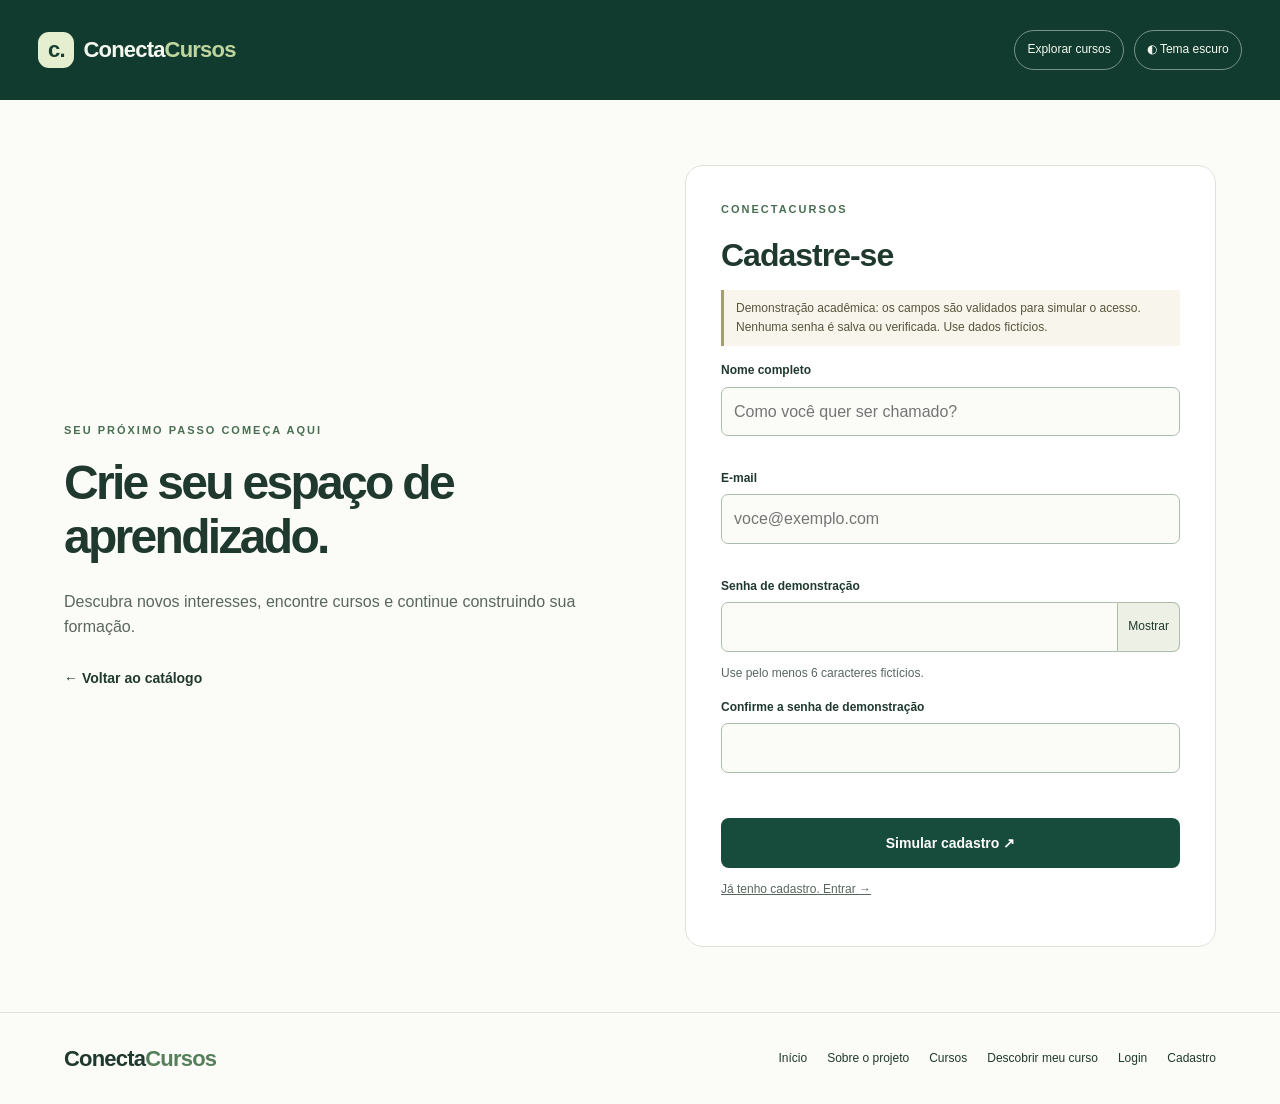
==== cadastro.html @ c64c8de4 "inicializando projeto" ====
<!DOCTYPE html>
<html lang="pt-BR">
<head><meta charset="UTF-8"><meta name="viewport" content="width=device-width, initial-scale=1.0"><title>Cadastro — ConectaCursos</title><link rel="stylesheet" href="style.css"><script src="conta.js" defer></script></head>
<body>
<a class="pular" href="#conteudo">Pular para o conteúdo</a>
<div class="faixa-cabecalho"><header class="cabecalho cabecalho-conta"><a class="logo" href="index.html"><span class="marca" aria-hidden="true">c.</span>Conecta<span>Cursos</span></a><div class="controles-cabecalho"><a class="atalho" href="index.html#cursos">Explorar cursos</a><button class="tema-botao" type="button" aria-label="Ativar modo escuro" aria-pressed="false">◐ Tema escuro</button></div></header></div>
<main class="largura pagina-conta" id="conteudo"><section class="apresentacao-conta"><p class="sobretitulo">SEU PRÓXIMO PASSO COMEÇA AQUI</p><h1>Crie seu espaço de aprendizado.</h1><p>Descubra novos interesses, encontre cursos e continue construindo sua formação.</p><a class="link" href="index.html">← Voltar ao catálogo</a></section>
<section class="painel-conta" aria-labelledby="titulo-formulario"><p class="sobretitulo">CONECTACURSOS</p><h2 id="titulo-formulario">Cadastre-se</h2><p class="aviso" id="aviso-demo">Demonstração acadêmica: os campos são validados para simular o acesso. Nenhuma senha é salva ou verificada. Use dados fictícios.</p>
<form id="form-conta" data-tipo="cadastro" aria-describedby="aviso-demo"><label for="nome">Nome completo</label><input id="nome" name="nome" autocomplete="name" minlength="2" maxlength="100" required placeholder="Como você quer ser chamado?"><label for="email">E-mail</label><input id="email" name="email" type="email" autocomplete="email" maxlength="150" required placeholder="voce@exemplo.com"><label for="senha">Senha de demonstração</label><div class="campo-senha"><input id="senha" name="senha" type="password" autocomplete="new-password" minlength="6" required aria-describedby="ajuda-senha"><button type="button" id="mostrar-senha" aria-pressed="false" aria-label="Mostrar senha de demonstração">Mostrar</button></div><p class="ajuda" id="ajuda-senha">Use pelo menos 6 caracteres fictícios.</p><label for="confirmar">Confirme a senha de demonstração</label><input id="confirmar" name="confirmar" type="password" autocomplete="new-password" minlength="6" required><p id="erro-confirmacao" class="erro" aria-live="polite"></p><button class="botao" type="submit">Simular cadastro ↗</button><p id="status-conta" role="status"></p></form><p class="trocar-conta"><a href="login.html">Já tenho cadastro. Entrar →</a></p></section></main>
<footer><div class="largura rodape"><a class="logo" href="index.html">Conecta<span>Cursos</span></a><nav aria-label="Navegação do rodapé"><a href="index.html#inicio">Início</a><a href="index.html#sobre">Sobre o projeto</a><a href="index.html#cursos">Cursos</a><a href="index.html#descobrir">Descobrir meu curso</a><a href="login.html">Login</a><a href="cadastro.html">Cadastro</a></nav></div></footer>
</body></html>
---- style.css ----
:root{--verde:#174c3c;--verde-claro:#e7efdd;--texto:#20392e;--cinza:#59665e;--fundo:#fbfcf8;--borda:#dce3da;--lilas:#ebe5f4}*{box-sizing:border-box}html{scroll-behavior:smooth;scroll-padding-top:25px}body{margin:0;background:var(--fundo);color:var(--texto);font-family:Arial,Helvetica,sans-serif;line-height:1.6}a{color:inherit;text-decoration:none}button,input,select{font:inherit}button,a,input,select{-webkit-tap-highlight-color:transparent}button{cursor:pointer}button:focus-visible,a:focus-visible,input:focus-visible,select:focus-visible{outline:3px solid #8055b0;outline-offset:4px}.largura{width:min(1160px,90%);margin-inline:auto}.cabecalho{min-height:100px;display:flex;align-items:center;justify-content:space-between;gap:24px;width:min(1300px,94%);margin:auto;border-bottom:1px solid var(--borda)}.logo{font-size:22px;font-weight:800;letter-spacing:-.8px;white-space:nowrap}.logo>span:not(.marca){color:#567f5b}.marca{display:inline-flex;align-items:center;justify-content:center;width:36px;height:36px;background:var(--verde);color:white;border-radius:11px;margin-right:9px}.cabecalho nav{display:flex;gap:25px;font-size:14px}.cabecalho nav a:hover,.link:hover{text-decoration:underline}.atalho{border:1px solid var(--borda);border-radius:24px;padding:9px 15px;font-size:13px}.atalho span{margin-left:8px}.menu-botao{display:none}.hero{display:grid;grid-template-columns:1.15fr 1fr;align-items:center;gap:60px;padding-block:80px 85px}.sobretitulo{font-size:11px;letter-spacing:2px;font-weight:800;color:#486e52;margin:0 0 17px}h1{font-size:clamp(36px,4.4vw,58px);letter-spacing:-2.7px;line-height:1.12;margin:0 0 25px}h1 em{font-style:normal;color:#587d44}h2{font-size:32px;line-height:1.2;letter-spacing:-1px;margin:0 0 16px}.introducao{max-width:470px;font-size:16px;color:var(--cinza)}.acoes{display:flex;align-items:center;gap:24px;margin-top:30px;flex-wrap:wrap}.botao{display:inline-flex;align-items:center;justify-content:center;gap:25px;border:0;border-radius:8px;background:var(--verde);color:white;padding:14px 22px;font-weight:700;font-size:14px}.botao:hover{background:#28634e}.link{font-size:14px;font-weight:700}.nota{font-size:12px;color:var(--cinza);margin-top:22px}.visual{position:relative;min-height:370px;display:grid;place-items:center}.orbita{position:absolute;width:340px;height:340px;max-width:100%;background:#e9eddc;border-radius:50%}.cartao-trilha{position:relative;width:280px;border:1px solid #d0d8c4;background:#f6f9ed;border-radius:20px;padding:30px;transform:rotate(-5deg);box-shadow:10px 18px 0 #d6dfc5}.mini-tag{font-size:9px;letter-spacing:1.3px;font-weight:700}.icone-grande{background:var(--verde);color:#e8ef9e;border-radius:50%;width:58px;height:58px;font-size:36px;line-height:58px;text-align:center;margin:24px 0}.cartao-trilha h2{font-size:30px}.cartao-trilha p{font-size:12px}.barras{display:flex;align-items:end;gap:8px;height:55px;margin-top:22px}.barras span{flex:1;background:#b9cc98;border-radius:5px 5px 0 0;height:30%}.barras span:nth-child(2){height:45%}.barras span:nth-child(3){height:65%}.barras span:nth-child(4){height:80%}.barras span:nth-child(5){height:100%;background:var(--verde)}.etiqueta{position:absolute;font-size:11px;font-weight:700;background:white;border:1px solid var(--borda);box-shadow:0 5px 20px #20392e0a;padding:12px 17px;border-radius:10px;z-index:1}.flutuante{top:15px;right:0;background:var(--lilas)}.inferior{bottom:0;left:0}.check{background:var(--verde);color:white;padding:4px 7px;border-radius:50%;margin-right:8px}.catalogo{background:white;border-block:1px solid var(--borda);padding:60px 0}.titulo-linha{display:flex;justify-content:space-between;align-items:center;gap:20px}.titulo-linha>p{font-size:13px;color:var(--cinza)}.aviso{font-size:12px;border-left:3px solid #a49d70;padding:9px 12px;background:#f7f5ec;color:#59543c}.filtros{display:grid;grid-template-columns:1fr 220px auto;gap:20px;align-items:end;margin-top:30px}label{display:block;font-size:12px;font-weight:700;margin-bottom:6px}input[type=search],select{width:100%;background:var(--fundo);border:1px solid #c4cec2;border-radius:7px;padding:12px;color:var(--texto);min-height:46px}.favoritos-filtro{display:flex;align-items:center;gap:8px;min-height:46px;margin:0}.favoritos-filtro input{accent-color:var(--verde);width:17px;height:17px}.categorias{display:flex;flex-wrap:wrap;gap:10px;margin:23px 0}.categoria{background:white;border:1px solid var(--borda);border-radius:24px;padding:9px 18px;font-size:13px;color:var(--texto)}.categoria.ativo{background:var(--verde);color:white;border-color:var(--verde)}.contador{font-size:12px;color:var(--cinza);min-height:20px}.grade{display:grid;grid-template-columns:repeat(3,minmax(0,1fr));gap:22px}.curso{border:1px solid var(--borda);border-radius:13px;overflow:hidden;background:white;display:flex;flex-direction:column}.capa{height:130px;display:flex;align-items:center;justify-content:center;position:relative;overflow:hidden}.capa::before,.capa::after{content:"";position:absolute;border:1px solid #ffffff99;border-radius:50%;width:180px;height:180px;right:-20px;top:-90px}.capa::after{right:auto;top:30px;left:-55px}.tecnologia{background:#e5e9f3;color:#44557f}.saude{background:#e5eddf;color:#456c42}.administracao{background:#f4e7db;color:#8b6441}.educacao{background:var(--lilas);color:#766094}.simbolo{font-size:40px;font-weight:700;letter-spacing:-3px}.salvar{position:absolute;right:13px;top:13px;border:0;border-radius:50%;width:34px;height:34px;background:white;color:var(--verde);font-size:22px;z-index:1}.salvar[aria-pressed=true]{background:var(--verde);color:white}.corpo-curso{padding:21px;display:flex;flex-direction:column;flex:1}.tipo{font-size:10px;font-weight:700;letter-spacing:1px;text-transform:uppercase;color:#59665e}.curso h3{font-size:19px;line-height:1.3;margin:10px 0}.curso p{font-size:13px;color:var(--cinza);margin:0 0 15px}.metadados{display:flex;gap:12px;font-size:11px;color:var(--cinza);margin-top:auto}.detalhar{background:none;border:0;border-top:1px solid var(--borda);padding:14px 0 0;margin-top:18px;text-align:left;color:var(--verde);font-size:13px;font-weight:700}.vazio{grid-column:1/-1;background:var(--fundo);padding:30px;border-radius:10px}.descoberta{display:grid;grid-template-columns:1fr 1fr;gap:80px;align-items:center;padding:75px 55px;margin-block:60px;background:#edf1e5;border-radius:22px}.descoberta h2{font-size:39px}.descoberta-texto>p:not(.sobretitulo){font-size:14px;color:var(--cinza);max-width:350px}.selo{display:inline-block;font-size:11px;font-weight:700;margin-top:15px}#questionario{background:white;border:1px solid var(--borda);padding:26px;border-radius:14px}#questionario select{margin-bottom:16px}#questionario .botao{width:100%;padding-inline:10px}#recomendacao{font-size:13px}#recomendacao:not(:empty){margin-top:20px;border-top:1px solid var(--borda);padding-top:15px}#recomendacao ul{padding-left:20px}#recomendacao button{background:none;border:0;text-decoration:underline;color:var(--verde);text-align:left;font:inherit;padding:4px 0}.sobre{display:grid;grid-template-columns:1fr 1fr;gap:80px;padding-block:15px 70px}.sobre p:not(.sobretitulo){font-size:14px;color:var(--cinza)}footer{border-top:1px solid var(--borda)}.rodape{display:flex;justify-content:space-between;align-items:center;gap:20px;padding-block:28px}.rodape p,.rodape>a:last-child{font-size:12px;color:var(--cinza)}dialog{width:min(550px,90%);border:1px solid var(--borda);border-radius:16px;padding:30px;color:var(--texto)}dialog::backdrop{background:#122d2377}.dialogo-topo{display:flex;justify-content:space-between;gap:20px;align-items:start}.fechar{background:#edf1e5;border:0;border-radius:50%;width:35px;height:35px;font-size:24px;color:var(--verde)}.pular{position:absolute;left:20px;top:-100px;background:white;padding:10px;z-index:10}.pular:focus{top:10px}@media(max-width:1000px){.cabecalho{flex-wrap:wrap;padding:20px 0}.cabecalho nav{order:3;width:100%;justify-content:center}.hero{gap:20px}.filtros{grid-template-columns:1fr 180px}.favoritos-filtro{grid-column:1/-1;min-height:25px}.descoberta{gap:35px;padding:40px}.grade{gap:15px}.sobre{gap:35px}}@media(max-width:650px){h1{letter-spacing:-1.8px}.cabecalho{gap:12px}.logo{font-size:19px}.menu-botao{display:block;background:white;border:1px solid var(--borda);border-radius:7px;padding:7px 10px;font-size:12px}.cabecalho nav{display:none;flex-direction:column;gap:14px;padding:10px}.cabecalho nav.aberto{display:flex}.atalho{width:100%;text-align:center;order:4}.hero{grid-template-columns:1fr;padding-block:42px}.visual{min-height:370px;margin-top:15px}.flutuante{right:0}.titulo-linha{display:block}.titulo-linha>p{display:none}h2{font-size:27px}.catalogo{padding:38px 0}.filtros{grid-template-columns:1fr}.favoritos-filtro{grid-column:auto}.grade{grid-template-columns:1fr}.capa{height:145px}.categorias{gap:8px}.categoria{padding:8px 12px;font-size:12px}.descoberta{grid-template-columns:1fr;padding:28px 22px;margin-block:35px;gap:25px}.descoberta h2{font-size:33px}#questionario{padding:18px}.sobre{grid-template-columns:1fr;gap:5px;padding-bottom:35px}.rodape{flex-direction:column;align-items:start;gap:8px}.rodape p{margin:0}.acoes{gap:18px}}@media(prefers-reduced-motion:reduce){html{scroll-behavior:auto}}

/* Atualização do projeto original: cabeçalho, catálogo completo, detalhes e contas. */
:root { --painel:#ffffff; --suave:#edf1e5; --campo:#fbfcf8; --imagem:#e9eee3; --imagem-texto:#425b4c; color-scheme:light; }
[hidden] { display:none !important; }
.faixa-cabecalho { background:#123b30; color:#f5f8ef; }
.cabecalho { border:0; min-height:100px; gap:20px; }
.cabecalho .logo>span:not(.marca) { color:#bed69e; }
.cabecalho .marca { background:#e5efcf; color:#173f32; }
.cabecalho nav { gap:19px; font-size:13px; }
.controles-cabecalho { display:flex; align-items:center; gap:10px; }
.cabecalho .atalho,.tema-botao,.sair-botao { border:1px solid #789487; color:#f5f8ef; border-radius:22px; background:transparent; padding:9px 12px; font-size:12px; white-space:nowrap; }
.conta-link { font-size:13px; font-weight:700; padding:9px 5px; max-width:155px; overflow-wrap:anywhere; }
.tema-botao:hover,.sair-botao:hover,.cabecalho .atalho:hover { background:#285444; }
.iniciativa { border-top:1px solid var(--borda); padding:38px 0 48px; align-items:start; }
.iniciativa h2 { font-size:29px; }
.nota-catalogo { font-size:13px; color:var(--cinza); max-width:800px; }
.filtros { grid-template-columns:minmax(220px,1fr) 190px 200px; }
.favoritos-filtro { grid-column:1/-1; min-height:25px; }
.capa { height:180px; background:var(--imagem); }
.capa::before,.capa::after { display:none; }
.imagem-curso { width:100%; height:100%; min-height:160px; background:var(--imagem); color:var(--imagem-texto); display:flex; flex-direction:column; justify-content:center; align-items:center; gap:6px; font-size:13px; }
.imagem-simbolo { font-size:35px; line-height:1; }
.imagem-curso img { display:block; width:100%; height:100%; object-fit:cover; }
.salvar { border:1px solid var(--borda); }
.corpo-curso { background:var(--painel); }
.curso h3 { overflow-wrap:anywhere; }
.resumo-curso { min-height:62px; }
.metadados { display:block; overflow-wrap:anywhere; }
.rodape nav { display:flex; flex-wrap:wrap; gap:10px 20px; font-size:12px; max-width:520px; }
.rodape nav a:hover { text-decoration:underline; }
.rodape>div>p { margin:6px 0 0; }
/* Janela ampliada: imagem, descrição completa e especificações. */
dialog { width:min(960px,94vw); max-height:90vh; padding:0; background:var(--painel); color:var(--texto); overflow:auto; overscroll-behavior:contain; }
body:has(dialog[open]) { overflow:hidden; }
.dialogo-topo { padding:18px 24px; position:sticky; top:0; background:var(--painel); z-index:2; border-bottom:1px solid var(--borda); align-items:center; }
.dialogo-topo .sobretitulo { margin:0; }
.fechar { flex-shrink:0; }
.detalhe-imagem { height:250px; }
.detalhe-corpo { padding:28px 34px 34px; }
.detalhe-corpo h2 { font-size:31px; overflow-wrap:anywhere; }
.detalhe-corpo h3 { font-size:17px; margin:27px 0 10px; }
#detalhe-descricao { font-size:15px; }
#detalhe-info { line-height:1.7; }
.especificacoes { margin:16px 0 26px; border:1px solid var(--borda); border-radius:10px; overflow:hidden; }
.especificacoes>div { display:grid; grid-template-columns:210px 1fr; gap:20px; padding:14px 18px; border-bottom:1px solid var(--borda); font-size:13px; }
.especificacoes>div:last-child { border-bottom:0; }
.especificacoes>div:nth-child(odd) { background:var(--campo); }
.especificacoes dt { font-weight:700; }
.especificacoes dd { margin:0; overflow-wrap:anywhere; }
/* Páginas de login e cadastro compartilham os estilos do portal. */
.pagina-conta { display:grid; grid-template-columns:1fr 1fr; gap:90px; align-items:center; padding-block:65px; min-height:75vh; }
.apresentacao-conta h1 { font-size:48px; }
.apresentacao-conta>p:not(.sobretitulo) { color:var(--cinza); margin-block:25px; }
.painel-conta { background:var(--painel); border:1px solid var(--borda); padding:35px; border-radius:18px; }
#form-conta>input,.campo-senha input { width:100%; border:1px solid #aebcae; background:var(--campo); color:var(--texto); border-radius:7px; min-height:46px; padding:11px 12px; margin-bottom:18px; }
#form-conta label { margin-top:15px; }
#form-conta .botao { width:100%; margin-top:15px; }
.campo-senha { display:flex; align-items:stretch; }
.campo-senha input { border-radius:7px 0 0 7px; min-width:0; margin:0; }
.campo-senha button { background:var(--suave); color:var(--texto); border:1px solid #aebcae; border-left:0; border-radius:0 7px 7px 0; font-size:12px; padding:10px; }
.ajuda,.trocar-conta,#status-conta { font-size:12px; color:var(--cinza); }
.trocar-conta a { text-decoration:underline; }
.erro { font-size:12px; color:#ac2334; }
/* O cabeçalho permanece escuro nos dois temas. */
:root[data-tema="escuro"] { --verde:#acd69c; --verde-claro:#273c2d; --texto:#e4eee3; --cinza:#b7c6b9; --fundo:#111d18; --borda:#3f5245; --lilas:#393044; --painel:#1b2a22; --suave:#23372b; --campo:#15251c; --imagem:#293c2e; --imagem-texto:#c3d8bd; color-scheme:dark; }
[data-tema="escuro"] .catalogo,[data-tema="escuro"] .curso,[data-tema="escuro"] .categoria,[data-tema="escuro"] #questionario { background:var(--painel); }
[data-tema="escuro"] .categoria.ativo,[data-tema="escuro"] .botao,[data-tema="escuro"] .salvar[aria-pressed=true] { background:#acd69c; color:#14251b; }
[data-tema="escuro"] .botao:hover { background:#c6e6b7; }
[data-tema="escuro"] .sobretitulo { color:#b1c99f; }
[data-tema="escuro"] h1 em { color:#b5d39e; }
[data-tema="escuro"] .logo>span:not(.marca) { color:#b5d39e; }
[data-tema="escuro"] .orbita { background:#2b3b29; }
[data-tema="escuro"] .cartao-trilha { background:#22341f; border-color:#506544; box-shadow:10px 18px 0 #394b31; }
[data-tema="escuro"] .etiqueta { background:var(--painel); }
[data-tema="escuro"] .flutuante { background:var(--lilas); }
[data-tema="escuro"] .icone-grande,[data-tema="escuro"] .check { background:#b5d39e; color:#14251b; }
[data-tema="escuro"] .salvar { background:var(--campo); color:var(--texto); }
[data-tema="escuro"] .tipo,[data-tema="escuro"] .curso h3 { color:var(--texto); }
[data-tema="escuro"] .descoberta,[data-tema="escuro"] .fechar { background:var(--suave); }
[data-tema="escuro"] .aviso { background:#363326; border-color:#bbb07b; color:#e0d8b8; }
[data-tema="escuro"] input,[data-tema="escuro"] select { border-color:#6b806e; }
[data-tema="escuro"] .erro { color:#ffa3ad; }
[data-tema="escuro"] .pular { background:var(--painel); }
@media(max-width:1200px) { .cabecalho { flex-wrap:wrap; padding-block:20px; }.cabecalho nav { order:3; width:100%; justify-content:center; }.controles-cabecalho { margin-left:auto; } }
@media(max-width:850px) { .filtros { grid-template-columns:1fr 1fr; }.busca { grid-column:1/-1; }.pagina-conta { gap:30px; }.apresentacao-conta h1 { font-size:36px; }.painel-conta { padding:25px; }.rodape { flex-wrap:wrap; } }
@media(max-width:650px) { .controles-cabecalho { width:100%; flex-wrap:wrap; margin:0; justify-content:space-between; }.controles-cabecalho .atalho { width:auto; order:0; }.tema-botao { font-size:11px; }.cabecalho .menu-botao { background:transparent; color:#f5f8ef; border-color:#789487; }.cabecalho-conta .controles-cabecalho { justify-content:flex-start; }.filtros { grid-template-columns:1fr; }.busca { grid-column:auto; }.iniciativa { padding:25px 0 30px; }.iniciativa h2 { font-size:26px; }.resumo-curso { min-height:0; }.capa { height:190px; }.detalhe-imagem { height:190px; }.detalhe-corpo { padding:22px; }.detalhe-corpo h2 { font-size:25px; }.especificacoes>div { grid-template-columns:1fr; gap:5px; padding:12px; }.dialogo-topo { padding:12px 18px; }.pagina-conta { grid-template-columns:1fr; padding-block:35px; gap:25px; }.apresentacao-conta h1 { font-size:35px; }.painel-conta { padding:22px; }.rodape nav { gap:12px 18px; }.cabecalho nav { display:none; }.cabecalho nav.aberto { display:flex; } }
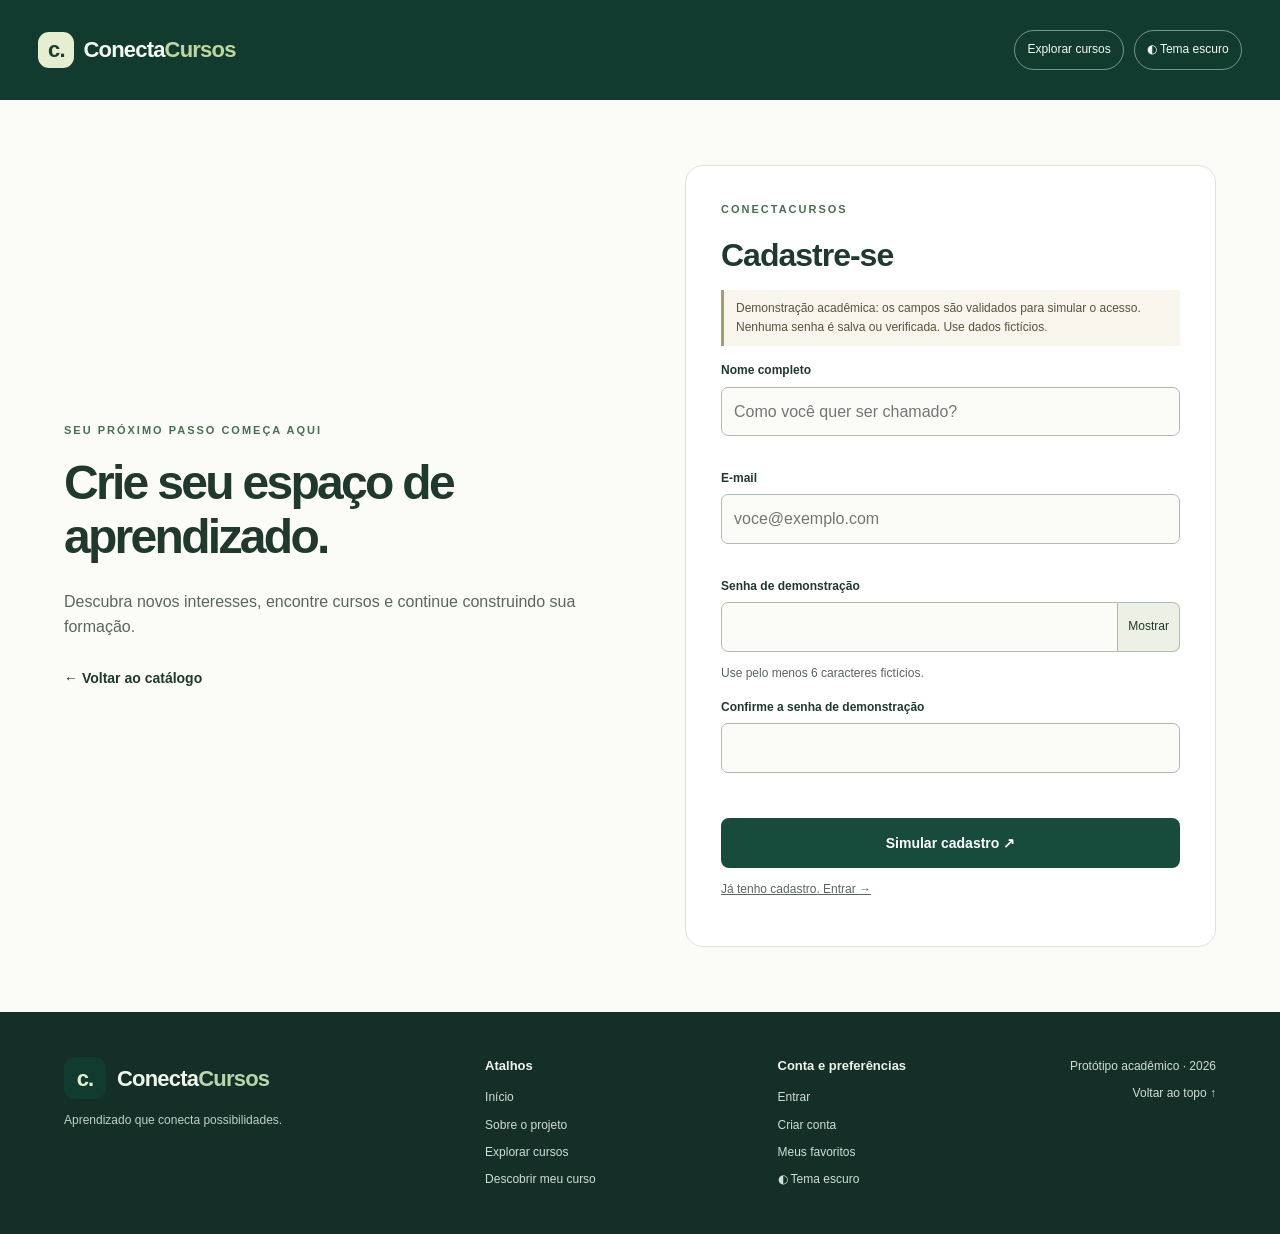
==== commit 0168acbd: "Padroniza rodapé das páginas de login e cadastro" ====
--- a/cadastro.html
+++ b/cadastro.html
@@ -1,11 +1,94 @@
 <!DOCTYPE html>
 <html lang="pt-BR">
-<head><meta charset="UTF-8"><meta name="viewport" content="width=device-width, initial-scale=1.0"><title>Cadastro — ConectaCursos</title><link rel="stylesheet" href="style.css"><script src="conta.js" defer></script></head>
+
+<head>
+    <meta charset="UTF-8">
+    <meta name="viewport" content="width=device-width, initial-scale=1.0">
+    <title>Cadastro — ConectaCursos</title>
+    <link rel="stylesheet" href="style.css">
+    <script src="conta.js" defer></script>
+</head>
+
 <body>
-<a class="pular" href="#conteudo">Pular para o conteúdo</a>
-<div class="faixa-cabecalho"><header class="cabecalho cabecalho-conta"><a class="logo" href="index.html"><span class="marca" aria-hidden="true">c.</span>Conecta<span>Cursos</span></a><div class="controles-cabecalho"><a class="atalho" href="index.html#cursos">Explorar cursos</a><button class="tema-botao" type="button" aria-label="Ativar modo escuro" aria-pressed="false">◐ Tema escuro</button></div></header></div>
-<main class="largura pagina-conta" id="conteudo"><section class="apresentacao-conta"><p class="sobretitulo">SEU PRÓXIMO PASSO COMEÇA AQUI</p><h1>Crie seu espaço de aprendizado.</h1><p>Descubra novos interesses, encontre cursos e continue construindo sua formação.</p><a class="link" href="index.html">← Voltar ao catálogo</a></section>
-<section class="painel-conta" aria-labelledby="titulo-formulario"><p class="sobretitulo">CONECTACURSOS</p><h2 id="titulo-formulario">Cadastre-se</h2><p class="aviso" id="aviso-demo">Demonstração acadêmica: os campos são validados para simular o acesso. Nenhuma senha é salva ou verificada. Use dados fictícios.</p>
-<form id="form-conta" data-tipo="cadastro" aria-describedby="aviso-demo"><label for="nome">Nome completo</label><input id="nome" name="nome" autocomplete="name" minlength="2" maxlength="100" required placeholder="Como você quer ser chamado?"><label for="email">E-mail</label><input id="email" name="email" type="email" autocomplete="email" maxlength="150" required placeholder="voce@exemplo.com"><label for="senha">Senha de demonstração</label><div class="campo-senha"><input id="senha" name="senha" type="password" autocomplete="new-password" minlength="6" required aria-describedby="ajuda-senha"><button type="button" id="mostrar-senha" aria-pressed="false" aria-label="Mostrar senha de demonstração">Mostrar</button></div><p class="ajuda" id="ajuda-senha">Use pelo menos 6 caracteres fictícios.</p><label for="confirmar">Confirme a senha de demonstração</label><input id="confirmar" name="confirmar" type="password" autocomplete="new-password" minlength="6" required><p id="erro-confirmacao" class="erro" aria-live="polite"></p><button class="botao" type="submit">Simular cadastro ↗</button><p id="status-conta" role="status"></p></form><p class="trocar-conta"><a href="login.html">Já tenho cadastro. Entrar →</a></p></section></main>
-<footer><div class="largura rodape"><a class="logo" href="index.html">Conecta<span>Cursos</span></a><nav aria-label="Navegação do rodapé"><a href="index.html#inicio">Início</a><a href="index.html#sobre">Sobre o projeto</a><a href="index.html#cursos">Cursos</a><a href="index.html#descobrir">Descobrir meu curso</a><a href="login.html">Login</a><a href="cadastro.html">Cadastro</a></nav></div></footer>
-</body></html>+    <a class="pular" href="#conteudo">Pular para o conteúdo</a>
+    <div class="faixa-cabecalho">
+        <header class="cabecalho cabecalho-conta"><a class="logo" href="index.html"><span class="marca"
+                    aria-hidden="true">c.</span>Conecta<span>Cursos</span></a>
+            <div class="controles-cabecalho"><a class="atalho" href="index.html#cursos">Explorar cursos</a><button
+                    class="tema-botao" type="button" aria-label="Ativar modo escuro" aria-pressed="false">◐ Tema
+                    escuro</button></div>
+        </header>
+    </div>
+    <main class="largura pagina-conta" id="conteudo">
+        <section class="apresentacao-conta">
+            <p class="sobretitulo">SEU PRÓXIMO PASSO COMEÇA AQUI</p>
+            <h1>Crie seu espaço de aprendizado.</h1>
+            <p>Descubra novos interesses, encontre cursos e continue construindo sua formação.</p><a class="link"
+                href="index.html">← Voltar ao catálogo</a>
+        </section>
+        <section class="painel-conta" aria-labelledby="titulo-formulario">
+            <p class="sobretitulo">CONECTACURSOS</p>
+            <h2 id="titulo-formulario">Cadastre-se</h2>
+            <p class="aviso" id="aviso-demo">Demonstração acadêmica: os campos são validados para simular o acesso.
+                Nenhuma senha é salva ou verificada. Use dados fictícios.</p>
+            <form id="form-conta" data-tipo="cadastro" aria-describedby="aviso-demo"><label for="nome">Nome
+                    completo</label><input id="nome" name="nome" autocomplete="name" minlength="2" maxlength="100"
+                    required placeholder="Como você quer ser chamado?"><label for="email">E-mail</label><input
+                    id="email" name="email" type="email" autocomplete="email" maxlength="150" required
+                    placeholder="voce@exemplo.com"><label for="senha">Senha de demonstração</label>
+                <div class="campo-senha"><input id="senha" name="senha" type="password" autocomplete="new-password"
+                        minlength="6" required aria-describedby="ajuda-senha"><button type="button" id="mostrar-senha"
+                        aria-pressed="false" aria-label="Mostrar senha de demonstração">Mostrar</button></div>
+                <p class="ajuda" id="ajuda-senha">Use pelo menos 6 caracteres fictícios.</p><label
+                    for="confirmar">Confirme a senha de demonstração</label><input id="confirmar" name="confirmar"
+                    type="password" autocomplete="new-password" minlength="6" required>
+                <p id="erro-confirmacao" class="erro" aria-live="polite"></p><button class="botao" type="submit">Simular
+                    cadastro ↗</button>
+                <p id="status-conta" role="status"></p>
+            </form>
+            <p class="trocar-conta"><a href="login.html">Já tenho cadastro. Entrar →</a></p>
+        </section>
+    </main>
+
+<footer class="rodape-novo">
+  <div class="largura rodape-novo__grade">
+
+    <div class="rodape-novo__identidade">
+      <a class="rodape-novo__logo" href="index.html#inicio">
+        <span class="rodape-novo__marca">c.</span>
+        <span class="rodape-novo__nome">
+          Conecta<span>Cursos</span>
+        </span>
+      </a>
+      <p>Aprendizado que conecta possibilidades.</p>
+    </div>
+
+    <nav class="rodape-novo__links" aria-label="Atalhos">
+      <h2>Atalhos</h2>
+      <a href="index.html#inicio">Início</a>
+      <a href="index.html#sobre">Sobre o projeto</a>
+      <a href="index.html#cursos">Explorar cursos</a>
+      <a href="index.html#descobrir">Descobrir meu curso</a>
+    </nav>
+
+    <nav class="rodape-novo__links" aria-label="Conta e preferências">
+      <h2>Conta e preferências</h2>
+      <a href="login.html">Entrar</a>
+      <a href="cadastro.html">Criar conta</a>
+      <a href="index.html#favoritos">Meus favoritos</a>
+      <button type="button" class="tema-botao rodape-novo__tema">
+        Alternar modo claro/escuro
+      </button>
+    </nav>
+
+    <div class="rodape-novo__final">
+      <p>Protótipo acadêmico · 2026</p>
+      <a href="#">Voltar ao topo ↑</a>
+    </div>
+
+  </div>
+</footer>
+
+</body>
+
+</html>
--- a/style.css
+++ b/style.css
@@ -1,87 +1,1605 @@
-:root{--verde:#174c3c;--verde-claro:#e7efdd;--texto:#20392e;--cinza:#59665e;--fundo:#fbfcf8;--borda:#dce3da;--lilas:#ebe5f4}*{box-sizing:border-box}html{scroll-behavior:smooth;scroll-padding-top:25px}body{margin:0;background:var(--fundo);color:var(--texto);font-family:Arial,Helvetica,sans-serif;line-height:1.6}a{color:inherit;text-decoration:none}button,input,select{font:inherit}button,a,input,select{-webkit-tap-highlight-color:transparent}button{cursor:pointer}button:focus-visible,a:focus-visible,input:focus-visible,select:focus-visible{outline:3px solid #8055b0;outline-offset:4px}.largura{width:min(1160px,90%);margin-inline:auto}.cabecalho{min-height:100px;display:flex;align-items:center;justify-content:space-between;gap:24px;width:min(1300px,94%);margin:auto;border-bottom:1px solid var(--borda)}.logo{font-size:22px;font-weight:800;letter-spacing:-.8px;white-space:nowrap}.logo>span:not(.marca){color:#567f5b}.marca{display:inline-flex;align-items:center;justify-content:center;width:36px;height:36px;background:var(--verde);color:white;border-radius:11px;margin-right:9px}.cabecalho nav{display:flex;gap:25px;font-size:14px}.cabecalho nav a:hover,.link:hover{text-decoration:underline}.atalho{border:1px solid var(--borda);border-radius:24px;padding:9px 15px;font-size:13px}.atalho span{margin-left:8px}.menu-botao{display:none}.hero{display:grid;grid-template-columns:1.15fr 1fr;align-items:center;gap:60px;padding-block:80px 85px}.sobretitulo{font-size:11px;letter-spacing:2px;font-weight:800;color:#486e52;margin:0 0 17px}h1{font-size:clamp(36px,4.4vw,58px);letter-spacing:-2.7px;line-height:1.12;margin:0 0 25px}h1 em{font-style:normal;color:#587d44}h2{font-size:32px;line-height:1.2;letter-spacing:-1px;margin:0 0 16px}.introducao{max-width:470px;font-size:16px;color:var(--cinza)}.acoes{display:flex;align-items:center;gap:24px;margin-top:30px;flex-wrap:wrap}.botao{display:inline-flex;align-items:center;justify-content:center;gap:25px;border:0;border-radius:8px;background:var(--verde);color:white;padding:14px 22px;font-weight:700;font-size:14px}.botao:hover{background:#28634e}.link{font-size:14px;font-weight:700}.nota{font-size:12px;color:var(--cinza);margin-top:22px}.visual{position:relative;min-height:370px;display:grid;place-items:center}.orbita{position:absolute;width:340px;height:340px;max-width:100%;background:#e9eddc;border-radius:50%}.cartao-trilha{position:relative;width:280px;border:1px solid #d0d8c4;background:#f6f9ed;border-radius:20px;padding:30px;transform:rotate(-5deg);box-shadow:10px 18px 0 #d6dfc5}.mini-tag{font-size:9px;letter-spacing:1.3px;font-weight:700}.icone-grande{background:var(--verde);color:#e8ef9e;border-radius:50%;width:58px;height:58px;font-size:36px;line-height:58px;text-align:center;margin:24px 0}.cartao-trilha h2{font-size:30px}.cartao-trilha p{font-size:12px}.barras{display:flex;align-items:end;gap:8px;height:55px;margin-top:22px}.barras span{flex:1;background:#b9cc98;border-radius:5px 5px 0 0;height:30%}.barras span:nth-child(2){height:45%}.barras span:nth-child(3){height:65%}.barras span:nth-child(4){height:80%}.barras span:nth-child(5){height:100%;background:var(--verde)}.etiqueta{position:absolute;font-size:11px;font-weight:700;background:white;border:1px solid var(--borda);box-shadow:0 5px 20px #20392e0a;padding:12px 17px;border-radius:10px;z-index:1}.flutuante{top:15px;right:0;background:var(--lilas)}.inferior{bottom:0;left:0}.check{background:var(--verde);color:white;padding:4px 7px;border-radius:50%;margin-right:8px}.catalogo{background:white;border-block:1px solid var(--borda);padding:60px 0}.titulo-linha{display:flex;justify-content:space-between;align-items:center;gap:20px}.titulo-linha>p{font-size:13px;color:var(--cinza)}.aviso{font-size:12px;border-left:3px solid #a49d70;padding:9px 12px;background:#f7f5ec;color:#59543c}.filtros{display:grid;grid-template-columns:1fr 220px auto;gap:20px;align-items:end;margin-top:30px}label{display:block;font-size:12px;font-weight:700;margin-bottom:6px}input[type=search],select{width:100%;background:var(--fundo);border:1px solid #c4cec2;border-radius:7px;padding:12px;color:var(--texto);min-height:46px}.favoritos-filtro{display:flex;align-items:center;gap:8px;min-height:46px;margin:0}.favoritos-filtro input{accent-color:var(--verde);width:17px;height:17px}.categorias{display:flex;flex-wrap:wrap;gap:10px;margin:23px 0}.categoria{background:white;border:1px solid var(--borda);border-radius:24px;padding:9px 18px;font-size:13px;color:var(--texto)}.categoria.ativo{background:var(--verde);color:white;border-color:var(--verde)}.contador{font-size:12px;color:var(--cinza);min-height:20px}.grade{display:grid;grid-template-columns:repeat(3,minmax(0,1fr));gap:22px}.curso{border:1px solid var(--borda);border-radius:13px;overflow:hidden;background:white;display:flex;flex-direction:column}.capa{height:130px;display:flex;align-items:center;justify-content:center;position:relative;overflow:hidden}.capa::before,.capa::after{content:"";position:absolute;border:1px solid #ffffff99;border-radius:50%;width:180px;height:180px;right:-20px;top:-90px}.capa::after{right:auto;top:30px;left:-55px}.tecnologia{background:#e5e9f3;color:#44557f}.saude{background:#e5eddf;color:#456c42}.administracao{background:#f4e7db;color:#8b6441}.educacao{background:var(--lilas);color:#766094}.simbolo{font-size:40px;font-weight:700;letter-spacing:-3px}.salvar{position:absolute;right:13px;top:13px;border:0;border-radius:50%;width:34px;height:34px;background:white;color:var(--verde);font-size:22px;z-index:1}.salvar[aria-pressed=true]{background:var(--verde);color:white}.corpo-curso{padding:21px;display:flex;flex-direction:column;flex:1}.tipo{font-size:10px;font-weight:700;letter-spacing:1px;text-transform:uppercase;color:#59665e}.curso h3{font-size:19px;line-height:1.3;margin:10px 0}.curso p{font-size:13px;color:var(--cinza);margin:0 0 15px}.metadados{display:flex;gap:12px;font-size:11px;color:var(--cinza);margin-top:auto}.detalhar{background:none;border:0;border-top:1px solid var(--borda);padding:14px 0 0;margin-top:18px;text-align:left;color:var(--verde);font-size:13px;font-weight:700}.vazio{grid-column:1/-1;background:var(--fundo);padding:30px;border-radius:10px}.descoberta{display:grid;grid-template-columns:1fr 1fr;gap:80px;align-items:center;padding:75px 55px;margin-block:60px;background:#edf1e5;border-radius:22px}.descoberta h2{font-size:39px}.descoberta-texto>p:not(.sobretitulo){font-size:14px;color:var(--cinza);max-width:350px}.selo{display:inline-block;font-size:11px;font-weight:700;margin-top:15px}#questionario{background:white;border:1px solid var(--borda);padding:26px;border-radius:14px}#questionario select{margin-bottom:16px}#questionario .botao{width:100%;padding-inline:10px}#recomendacao{font-size:13px}#recomendacao:not(:empty){margin-top:20px;border-top:1px solid var(--borda);padding-top:15px}#recomendacao ul{padding-left:20px}#recomendacao button{background:none;border:0;text-decoration:underline;color:var(--verde);text-align:left;font:inherit;padding:4px 0}.sobre{display:grid;grid-template-columns:1fr 1fr;gap:80px;padding-block:15px 70px}.sobre p:not(.sobretitulo){font-size:14px;color:var(--cinza)}footer{border-top:1px solid var(--borda)}.rodape{display:flex;justify-content:space-between;align-items:center;gap:20px;padding-block:28px}.rodape p,.rodape>a:last-child{font-size:12px;color:var(--cinza)}dialog{width:min(550px,90%);border:1px solid var(--borda);border-radius:16px;padding:30px;color:var(--texto)}dialog::backdrop{background:#122d2377}.dialogo-topo{display:flex;justify-content:space-between;gap:20px;align-items:start}.fechar{background:#edf1e5;border:0;border-radius:50%;width:35px;height:35px;font-size:24px;color:var(--verde)}.pular{position:absolute;left:20px;top:-100px;background:white;padding:10px;z-index:10}.pular:focus{top:10px}@media(max-width:1000px){.cabecalho{flex-wrap:wrap;padding:20px 0}.cabecalho nav{order:3;width:100%;justify-content:center}.hero{gap:20px}.filtros{grid-template-columns:1fr 180px}.favoritos-filtro{grid-column:1/-1;min-height:25px}.descoberta{gap:35px;padding:40px}.grade{gap:15px}.sobre{gap:35px}}@media(max-width:650px){h1{letter-spacing:-1.8px}.cabecalho{gap:12px}.logo{font-size:19px}.menu-botao{display:block;background:white;border:1px solid var(--borda);border-radius:7px;padding:7px 10px;font-size:12px}.cabecalho nav{display:none;flex-direction:column;gap:14px;padding:10px}.cabecalho nav.aberto{display:flex}.atalho{width:100%;text-align:center;order:4}.hero{grid-template-columns:1fr;padding-block:42px}.visual{min-height:370px;margin-top:15px}.flutuante{right:0}.titulo-linha{display:block}.titulo-linha>p{display:none}h2{font-size:27px}.catalogo{padding:38px 0}.filtros{grid-template-columns:1fr}.favoritos-filtro{grid-column:auto}.grade{grid-template-columns:1fr}.capa{height:145px}.categorias{gap:8px}.categoria{padding:8px 12px;font-size:12px}.descoberta{grid-template-columns:1fr;padding:28px 22px;margin-block:35px;gap:25px}.descoberta h2{font-size:33px}#questionario{padding:18px}.sobre{grid-template-columns:1fr;gap:5px;padding-bottom:35px}.rodape{flex-direction:column;align-items:start;gap:8px}.rodape p{margin:0}.acoes{gap:18px}}@media(prefers-reduced-motion:reduce){html{scroll-behavior:auto}}
+:root {
+    --verde: #174c3c;
+    --verde-claro: #e7efdd;
+    --texto: #20392e;
+    --cinza: #59665e;
+    --fundo: #fbfcf8;
+    --borda: #dce3da;
+    --lilas: #ebe5f4
+}
+
+* {
+    box-sizing: border-box
+}
+
+html {
+    scroll-behavior: smooth;
+    scroll-padding-top: 25px
+}
+
+body {
+    margin: 0;
+    background: var(--fundo);
+    color: var(--texto);
+    font-family: Arial, Helvetica, sans-serif;
+    line-height: 1.6
+}
+
+a {
+    color: inherit;
+    text-decoration: none
+}
+
+button,
+input,
+select {
+    font: inherit
+}
+
+button,
+a,
+input,
+select {
+    -webkit-tap-highlight-color: transparent
+}
+
+button {
+    cursor: pointer
+}
+
+button:focus-visible,
+a:focus-visible,
+input:focus-visible,
+select:focus-visible {
+    outline: 3px solid #8055b0;
+    outline-offset: 4px
+}
+
+.largura {
+    width: min(1160px, 90%);
+    margin-inline: auto
+}
+
+.cabecalho {
+    min-height: 100px;
+    display: flex;
+    align-items: center;
+    justify-content: space-between;
+    gap: 24px;
+    width: min(1300px, 94%);
+    margin: auto;
+    border-bottom: 1px solid var(--borda)
+}
+
+.logo {
+    font-size: 22px;
+    font-weight: 800;
+    letter-spacing: -.8px;
+    white-space: nowrap
+}
+
+.logo>span:not(.marca) {
+    color: #567f5b
+}
+
+.marca {
+    display: inline-flex;
+    align-items: center;
+    justify-content: center;
+    width: 36px;
+    height: 36px;
+    background: var(--verde);
+    color: white;
+    border-radius: 11px;
+    margin-right: 9px
+}
+
+.cabecalho nav {
+    display: flex;
+    gap: 25px;
+    font-size: 14px
+}
+
+.cabecalho nav a:hover,
+.link:hover {
+    text-decoration: underline
+}
+
+.atalho {
+    border: 1px solid var(--borda);
+    border-radius: 24px;
+    padding: 9px 15px;
+    font-size: 13px
+}
+
+.atalho span {
+    margin-left: 8px
+}
+
+.menu-botao {
+    display: none
+}
+
+.hero {
+    display: grid;
+    grid-template-columns: 1.15fr 1fr;
+    align-items: center;
+    gap: 60px;
+    padding-block: 80px 85px
+}
+
+.sobretitulo {
+    font-size: 11px;
+    letter-spacing: 2px;
+    font-weight: 800;
+    color: #486e52;
+    margin: 0 0 17px
+}
+
+h1 {
+    font-size: clamp(36px, 4.4vw, 58px);
+    letter-spacing: -2.7px;
+    line-height: 1.12;
+    margin: 0 0 25px
+}
+
+h1 em {
+    font-style: normal;
+    color: #587d44
+}
+
+h2 {
+    font-size: 32px;
+    line-height: 1.2;
+    letter-spacing: -1px;
+    margin: 0 0 16px
+}
+
+.introducao {
+    max-width: 470px;
+    font-size: 16px;
+    color: var(--cinza)
+}
+
+.acoes {
+    display: flex;
+    align-items: center;
+    gap: 24px;
+    margin-top: 30px;
+    flex-wrap: wrap
+}
+
+.botao {
+    display: inline-flex;
+    align-items: center;
+    justify-content: center;
+    gap: 25px;
+    border: 0;
+    border-radius: 8px;
+    background: var(--verde);
+    color: white;
+    padding: 14px 22px;
+    font-weight: 700;
+    font-size: 14px
+}
+
+.botao:hover {
+    background: #28634e
+}
+
+.link {
+    font-size: 14px;
+    font-weight: 700
+}
+
+.nota {
+    font-size: 12px;
+    color: var(--cinza);
+    margin-top: 22px
+}
+
+.visual {
+    position: relative;
+    min-height: 370px;
+    display: grid;
+    place-items: center
+}
+
+.orbita {
+    position: absolute;
+    width: 340px;
+    height: 340px;
+    max-width: 100%;
+    background: #e9eddc;
+    border-radius: 50%
+}
+
+.cartao-trilha {
+    position: relative;
+    width: 280px;
+    border: 1px solid #d0d8c4;
+    background: #f6f9ed;
+    border-radius: 20px;
+    padding: 30px;
+    transform: rotate(-5deg);
+    box-shadow: 10px 18px 0 #d6dfc5
+}
+
+.mini-tag {
+    font-size: 9px;
+    letter-spacing: 1.3px;
+    font-weight: 700
+}
+
+.icone-grande {
+    background: var(--verde);
+    color: #e8ef9e;
+    border-radius: 50%;
+    width: 58px;
+    height: 58px;
+    font-size: 36px;
+    line-height: 58px;
+    text-align: center;
+    margin: 24px 0
+}
+
+.cartao-trilha h2 {
+    font-size: 30px
+}
+
+.cartao-trilha p {
+    font-size: 12px
+}
+
+.barras {
+    display: flex;
+    align-items: end;
+    gap: 8px;
+    height: 55px;
+    margin-top: 22px
+}
+
+.barras span {
+    flex: 1;
+    background: #b9cc98;
+    border-radius: 5px 5px 0 0;
+    height: 30%
+}
+
+.barras span:nth-child(2) {
+    height: 45%
+}
+
+.barras span:nth-child(3) {
+    height: 65%
+}
+
+.barras span:nth-child(4) {
+    height: 80%
+}
+
+.barras span:nth-child(5) {
+    height: 100%;
+    background: var(--verde)
+}
+
+.etiqueta {
+    position: absolute;
+    font-size: 11px;
+    font-weight: 700;
+    background: white;
+    border: 1px solid var(--borda);
+    box-shadow: 0 5px 20px #20392e0a;
+    padding: 12px 17px;
+    border-radius: 10px;
+    z-index: 1
+}
+
+.flutuante {
+    top: 15px;
+    right: 0;
+    background: var(--lilas)
+}
+
+.inferior {
+    bottom: 0;
+    left: 0
+}
+
+.check {
+    background: var(--verde);
+    color: white;
+    padding: 4px 7px;
+    border-radius: 50%;
+    margin-right: 8px
+}
+
+.catalogo {
+    background: white;
+    border-block: 1px solid var(--borda);
+    padding: 60px 0
+}
+
+.titulo-linha {
+    display: flex;
+    justify-content: space-between;
+    align-items: center;
+    gap: 20px
+}
+
+.titulo-linha>p {
+    font-size: 13px;
+    color: var(--cinza)
+}
+
+.aviso {
+    font-size: 12px;
+    border-left: 3px solid #a49d70;
+    padding: 9px 12px;
+    background: #f7f5ec;
+    color: #59543c
+}
+
+.filtros {
+    display: grid;
+    grid-template-columns: 1fr 220px auto;
+    gap: 20px;
+    align-items: end;
+    margin-top: 30px
+}
+
+label {
+    display: block;
+    font-size: 12px;
+    font-weight: 700;
+    margin-bottom: 6px
+}
+
+input[type=search],
+select {
+    width: 100%;
+    background: var(--fundo);
+    border: 1px solid #c4cec2;
+    border-radius: 7px;
+    padding: 12px;
+    color: var(--texto);
+    min-height: 46px
+}
+
+.favoritos-filtro {
+    display: flex;
+    align-items: center;
+    gap: 8px;
+    min-height: 46px;
+    margin: 0
+}
+
+.favoritos-filtro input {
+    accent-color: var(--verde);
+    width: 17px;
+    height: 17px
+}
+
+.categorias {
+    display: flex;
+    flex-wrap: wrap;
+    gap: 10px;
+    margin: 23px 0
+}
+
+.categoria {
+    background: white;
+    border: 1px solid var(--borda);
+    border-radius: 24px;
+    padding: 9px 18px;
+    font-size: 13px;
+    color: var(--texto)
+}
+
+.categoria.ativo {
+    background: var(--verde);
+    color: white;
+    border-color: var(--verde)
+}
+
+.contador {
+    font-size: 12px;
+    color: var(--cinza);
+    min-height: 20px
+}
+
+.grade {
+    display: grid;
+    grid-template-columns: repeat(3, minmax(0, 1fr));
+    gap: 22px
+}
+
+.curso {
+    border: 1px solid var(--borda);
+    border-radius: 13px;
+    overflow: hidden;
+    background: white;
+    display: flex;
+    flex-direction: column
+}
+
+.capa {
+    height: 130px;
+    display: flex;
+    align-items: center;
+    justify-content: center;
+    position: relative;
+    overflow: hidden
+}
+
+.capa::before,
+.capa::after {
+    content: "";
+    position: absolute;
+    border: 1px solid #ffffff99;
+    border-radius: 50%;
+    width: 180px;
+    height: 180px;
+    right: -20px;
+    top: -90px
+}
+
+.capa::after {
+    right: auto;
+    top: 30px;
+    left: -55px
+}
+
+.tecnologia {
+    background: #e5e9f3;
+    color: #44557f
+}
+
+.saude {
+    background: #e5eddf;
+    color: #456c42
+}
+
+.administracao {
+    background: #f4e7db;
+    color: #8b6441
+}
+
+.educacao {
+    background: var(--lilas);
+    color: #766094
+}
+
+.simbolo {
+    font-size: 40px;
+    font-weight: 700;
+    letter-spacing: -3px
+}
+
+.salvar {
+    position: absolute;
+    right: 13px;
+    top: 13px;
+    border: 0;
+    border-radius: 50%;
+    width: 34px;
+    height: 34px;
+    background: white;
+    color: var(--verde);
+    font-size: 22px;
+    z-index: 1
+}
+
+.salvar[aria-pressed=true] {
+    background: var(--verde);
+    color: white
+}
+
+.corpo-curso {
+    padding: 21px;
+    display: flex;
+    flex-direction: column;
+    flex: 1
+}
+
+.tipo {
+    font-size: 10px;
+    font-weight: 700;
+    letter-spacing: 1px;
+    text-transform: uppercase;
+    color: #59665e
+}
+
+.curso h3 {
+    font-size: 19px;
+    line-height: 1.3;
+    margin: 10px 0
+}
+
+.curso p {
+    font-size: 13px;
+    color: var(--cinza);
+    margin: 0 0 15px
+}
+
+.metadados {
+    display: flex;
+    gap: 12px;
+    font-size: 11px;
+    color: var(--cinza);
+    margin-top: auto
+}
+
+.detalhar {
+    background: none;
+    border: 0;
+    border-top: 1px solid var(--borda);
+    padding: 14px 0 0;
+    margin-top: 18px;
+    text-align: left;
+    color: var(--verde);
+    font-size: 13px;
+    font-weight: 700
+}
+
+.vazio {
+    grid-column: 1/-1;
+    background: var(--fundo);
+    padding: 30px;
+    border-radius: 10px
+}
+
+.descoberta {
+    display: grid;
+    grid-template-columns: 1fr 1fr;
+    gap: 80px;
+    align-items: center;
+    padding: 75px 55px;
+    margin-block: 60px;
+    background: #edf1e5;
+    border-radius: 22px
+}
+
+.descoberta h2 {
+    font-size: 39px
+}
+
+.descoberta-texto>p:not(.sobretitulo) {
+    font-size: 14px;
+    color: var(--cinza);
+    max-width: 350px
+}
+
+.selo {
+    display: inline-block;
+    font-size: 11px;
+    font-weight: 700;
+    margin-top: 15px
+}
+
+#questionario {
+    background: white;
+    border: 1px solid var(--borda);
+    padding: 26px;
+    border-radius: 14px
+}
+
+#questionario select {
+    margin-bottom: 16px
+}
+
+#questionario .botao {
+    width: 100%;
+    padding-inline: 10px
+}
+
+#recomendacao {
+    font-size: 13px
+}
+
+#recomendacao:not(:empty) {
+    margin-top: 20px;
+    border-top: 1px solid var(--borda);
+    padding-top: 15px
+}
+
+#recomendacao ul {
+    padding-left: 20px
+}
+
+#recomendacao button {
+    background: none;
+    border: 0;
+    text-decoration: underline;
+    color: var(--verde);
+    text-align: left;
+    font: inherit;
+    padding: 4px 0
+}
+
+.sobre {
+    display: grid;
+    grid-template-columns: 1fr 1fr;
+    gap: 80px;
+    padding-block: 15px 70px
+}
+
+.sobre p:not(.sobretitulo) {
+    font-size: 14px;
+    color: var(--cinza)
+}
+
+footer {
+    border-top: 1px solid var(--borda)
+}
+
+.rodape {
+    display: flex;
+    justify-content: space-between;
+    align-items: center;
+    gap: 20px;
+    padding-block: 28px
+}
+
+.rodape p,
+.rodape>a:last-child {
+    font-size: 12px;
+    color: var(--cinza)
+}
+
+dialog {
+    width: min(550px, 90%);
+    border: 1px solid var(--borda);
+    border-radius: 16px;
+    padding: 30px;
+    color: var(--texto)
+}
+
+dialog::backdrop {
+    background: #122d2377
+}
+
+.dialogo-topo {
+    display: flex;
+    justify-content: space-between;
+    gap: 20px;
+    align-items: start
+}
+
+.fechar {
+    background: #edf1e5;
+    border: 0;
+    border-radius: 50%;
+    width: 35px;
+    height: 35px;
+    font-size: 24px;
+    color: var(--verde)
+}
+
+.pular {
+    position: absolute;
+    left: 20px;
+    top: -100px;
+    background: white;
+    padding: 10px;
+    z-index: 10
+}
+
+.pular:focus {
+    top: 10px
+}
+
+@media(max-width:1000px) {
+    .cabecalho {
+        flex-wrap: wrap;
+        padding: 20px 0
+    }
+
+    .cabecalho nav {
+        order: 3;
+        width: 100%;
+        justify-content: center
+    }
+
+    .hero {
+        gap: 20px
+    }
+
+    .filtros {
+        grid-template-columns: 1fr 180px
+    }
+
+    .favoritos-filtro {
+        grid-column: 1/-1;
+        min-height: 25px
+    }
+
+    .descoberta {
+        gap: 35px;
+        padding: 40px
+    }
+
+    .grade {
+        gap: 15px
+    }
+
+    .sobre {
+        gap: 35px
+    }
+}
+
+@media(max-width:650px) {
+    h1 {
+        letter-spacing: -1.8px
+    }
+
+    .cabecalho {
+        gap: 12px
+    }
+
+    .logo {
+        font-size: 19px
+    }
+
+    .menu-botao {
+        display: block;
+        background: white;
+        border: 1px solid var(--borda);
+        border-radius: 7px;
+        padding: 7px 10px;
+        font-size: 12px
+    }
+
+    .cabecalho nav {
+        display: none;
+        flex-direction: column;
+        gap: 14px;
+        padding: 10px
+    }
+
+    .cabecalho nav.aberto {
+        display: flex
+    }
+
+    .atalho {
+        width: 100%;
+        text-align: center;
+        order: 4
+    }
+
+    .hero {
+        grid-template-columns: 1fr;
+        padding-block: 42px
+    }
+
+    .visual {
+        min-height: 370px;
+        margin-top: 15px
+    }
+
+    .flutuante {
+        right: 0
+    }
+
+    .titulo-linha {
+        display: block
+    }
+
+    .titulo-linha>p {
+        display: none
+    }
+
+    h2 {
+        font-size: 27px
+    }
+
+    .catalogo {
+        padding: 38px 0
+    }
+
+    .filtros {
+        grid-template-columns: 1fr
+    }
+
+    .favoritos-filtro {
+        grid-column: auto
+    }
+
+    .grade {
+        grid-template-columns: 1fr
+    }
+
+    .capa {
+        height: 145px
+    }
+
+    .categorias {
+        gap: 8px
+    }
+
+    .categoria {
+        padding: 8px 12px;
+        font-size: 12px
+    }
+
+    .descoberta {
+        grid-template-columns: 1fr;
+        padding: 28px 22px;
+        margin-block: 35px;
+        gap: 25px
+    }
+
+    .descoberta h2 {
+        font-size: 33px
+    }
+
+    #questionario {
+        padding: 18px
+    }
+
+    .sobre {
+        grid-template-columns: 1fr;
+        gap: 5px;
+        padding-bottom: 35px
+    }
+
+    .rodape {
+        flex-direction: column;
+        align-items: start;
+        gap: 8px
+    }
+
+    .rodape p {
+        margin: 0
+    }
+
+    .acoes {
+        gap: 18px
+    }
+}
+
+@media(prefers-reduced-motion:reduce) {
+    html {
+        scroll-behavior: auto
+    }
+}
 
 /* Atualização do projeto original: cabeçalho, catálogo completo, detalhes e contas. */
-:root { --painel:#ffffff; --suave:#edf1e5; --campo:#fbfcf8; --imagem:#e9eee3; --imagem-texto:#425b4c; color-scheme:light; }
-[hidden] { display:none !important; }
-.faixa-cabecalho { background:#123b30; color:#f5f8ef; }
-.cabecalho { border:0; min-height:100px; gap:20px; }
-.cabecalho .logo>span:not(.marca) { color:#bed69e; }
-.cabecalho .marca { background:#e5efcf; color:#173f32; }
-.cabecalho nav { gap:19px; font-size:13px; }
-.controles-cabecalho { display:flex; align-items:center; gap:10px; }
-.cabecalho .atalho,.tema-botao,.sair-botao { border:1px solid #789487; color:#f5f8ef; border-radius:22px; background:transparent; padding:9px 12px; font-size:12px; white-space:nowrap; }
-.conta-link { font-size:13px; font-weight:700; padding:9px 5px; max-width:155px; overflow-wrap:anywhere; }
-.tema-botao:hover,.sair-botao:hover,.cabecalho .atalho:hover { background:#285444; }
-.iniciativa { border-top:1px solid var(--borda); padding:38px 0 48px; align-items:start; }
-.iniciativa h2 { font-size:29px; }
-.nota-catalogo { font-size:13px; color:var(--cinza); max-width:800px; }
-.filtros { grid-template-columns:minmax(220px,1fr) 190px 200px; }
-.favoritos-filtro { grid-column:1/-1; min-height:25px; }
-.capa { height:180px; background:var(--imagem); }
-.capa::before,.capa::after { display:none; }
-.imagem-curso { width:100%; height:100%; min-height:160px; background:var(--imagem); color:var(--imagem-texto); display:flex; flex-direction:column; justify-content:center; align-items:center; gap:6px; font-size:13px; }
-.imagem-simbolo { font-size:35px; line-height:1; }
-.imagem-curso img { display:block; width:100%; height:100%; object-fit:cover; }
-.salvar { border:1px solid var(--borda); }
-.corpo-curso { background:var(--painel); }
-.curso h3 { overflow-wrap:anywhere; }
-.resumo-curso { min-height:62px; }
-.metadados { display:block; overflow-wrap:anywhere; }
-.rodape nav { display:flex; flex-wrap:wrap; gap:10px 20px; font-size:12px; max-width:520px; }
-.rodape nav a:hover { text-decoration:underline; }
-.rodape>div>p { margin:6px 0 0; }
+:root {
+    --painel: #ffffff;
+    --suave: #edf1e5;
+    --campo: #fbfcf8;
+    --imagem: #e9eee3;
+    --imagem-texto: #425b4c;
+    color-scheme: light;
+}
+
+[hidden] {
+    display: none !important;
+}
+
+.faixa-cabecalho {
+    background: #123b30;
+    color: #f5f8ef;
+}
+
+.cabecalho {
+    border: 0;
+    min-height: 100px;
+    gap: 20px;
+}
+
+.cabecalho .logo>span:not(.marca) {
+    color: #bed69e;
+}
+
+.cabecalho .marca {
+    background: #e5efcf;
+    color: #173f32;
+}
+
+.cabecalho nav {
+    gap: 19px;
+    font-size: 13px;
+}
+
+.controles-cabecalho {
+    display: flex;
+    align-items: center;
+    gap: 10px;
+}
+
+.cabecalho .atalho,
+.tema-botao,
+.sair-botao {
+    border: 1px solid #789487;
+    color: #f5f8ef;
+    border-radius: 22px;
+    background: transparent;
+    padding: 9px 12px;
+    font-size: 12px;
+    white-space: nowrap;
+}
+
+.conta-link {
+    font-size: 13px;
+    font-weight: 700;
+    padding: 9px 5px;
+    max-width: 155px;
+    overflow-wrap: anywhere;
+}
+
+.tema-botao:hover,
+.sair-botao:hover,
+.cabecalho .atalho:hover {
+    background: #285444;
+}
+
+.iniciativa {
+    border-top: 1px solid var(--borda);
+    padding: 38px 0 48px;
+    align-items: start;
+}
+
+.iniciativa h2 {
+    font-size: 29px;
+}
+
+.nota-catalogo {
+    font-size: 13px;
+    color: var(--cinza);
+    max-width: 800px;
+}
+
+.filtros {
+    grid-template-columns: minmax(220px, 1fr) 190px 200px;
+}
+
+.favoritos-filtro {
+    grid-column: 1/-1;
+    min-height: 25px;
+}
+
+.capa {
+    height: 180px;
+    background: var(--imagem);
+}
+
+.capa::before,
+.capa::after {
+    display: none;
+}
+
+.imagem-curso {
+    width: 100%;
+    height: 100%;
+    min-height: 160px;
+    background: var(--imagem);
+    color: var(--imagem-texto);
+    display: flex;
+    flex-direction: column;
+    justify-content: center;
+    align-items: center;
+    gap: 6px;
+    font-size: 13px;
+}
+
+.imagem-simbolo {
+    font-size: 35px;
+    line-height: 1;
+}
+
+.imagem-curso img {
+    display: block;
+    width: 100%;
+    height: 100%;
+    object-fit: cover;
+}
+
+.salvar {
+    border: 1px solid var(--borda);
+}
+
+.corpo-curso {
+    background: var(--painel);
+}
+
+.curso h3 {
+    overflow-wrap: anywhere;
+}
+
+.resumo-curso {
+    min-height: 62px;
+}
+
+.metadados {
+    display: block;
+    overflow-wrap: anywhere;
+}
+
+.rodape nav {
+    display: flex;
+    flex-wrap: wrap;
+    gap: 10px 20px;
+    font-size: 12px;
+    max-width: 520px;
+}
+
+.rodape nav a:hover {
+    text-decoration: underline;
+}
+
+.rodape>div>p {
+    margin: 6px 0 0;
+}
+
 /* Janela ampliada: imagem, descrição completa e especificações. */
-dialog { width:min(960px,94vw); max-height:90vh; padding:0; background:var(--painel); color:var(--texto); overflow:auto; overscroll-behavior:contain; }
-body:has(dialog[open]) { overflow:hidden; }
-.dialogo-topo { padding:18px 24px; position:sticky; top:0; background:var(--painel); z-index:2; border-bottom:1px solid var(--borda); align-items:center; }
-.dialogo-topo .sobretitulo { margin:0; }
-.fechar { flex-shrink:0; }
-.detalhe-imagem { height:250px; }
-.detalhe-corpo { padding:28px 34px 34px; }
-.detalhe-corpo h2 { font-size:31px; overflow-wrap:anywhere; }
-.detalhe-corpo h3 { font-size:17px; margin:27px 0 10px; }
-#detalhe-descricao { font-size:15px; }
-#detalhe-info { line-height:1.7; }
-.especificacoes { margin:16px 0 26px; border:1px solid var(--borda); border-radius:10px; overflow:hidden; }
-.especificacoes>div { display:grid; grid-template-columns:210px 1fr; gap:20px; padding:14px 18px; border-bottom:1px solid var(--borda); font-size:13px; }
-.especificacoes>div:last-child { border-bottom:0; }
-.especificacoes>div:nth-child(odd) { background:var(--campo); }
-.especificacoes dt { font-weight:700; }
-.especificacoes dd { margin:0; overflow-wrap:anywhere; }
+dialog {
+    width: min(960px, 94vw);
+    max-height: 90vh;
+    padding: 0;
+    background: var(--painel);
+    color: var(--texto);
+    overflow: auto;
+    overscroll-behavior: contain;
+}
+
+body:has(dialog[open]) {
+    overflow: hidden;
+}
+
+.dialogo-topo {
+    padding: 18px 24px;
+    position: sticky;
+    top: 0;
+    background: var(--painel);
+    z-index: 2;
+    border-bottom: 1px solid var(--borda);
+    align-items: center;
+}
+
+.dialogo-topo .sobretitulo {
+    margin: 0;
+}
+
+.fechar {
+    flex-shrink: 0;
+}
+
+.detalhe-imagem {
+    height: 250px;
+}
+
+.detalhe-corpo {
+    padding: 28px 34px 34px;
+}
+
+.detalhe-corpo h2 {
+    font-size: 31px;
+    overflow-wrap: anywhere;
+}
+
+.detalhe-corpo h3 {
+    font-size: 17px;
+    margin: 27px 0 10px;
+}
+
+#detalhe-descricao {
+    font-size: 15px;
+}
+
+#detalhe-info {
+    line-height: 1.7;
+}
+
+.especificacoes {
+    margin: 16px 0 26px;
+    border: 1px solid var(--borda);
+    border-radius: 10px;
+    overflow: hidden;
+}
+
+.especificacoes>div {
+    display: grid;
+    grid-template-columns: 210px 1fr;
+    gap: 20px;
+    padding: 14px 18px;
+    border-bottom: 1px solid var(--borda);
+    font-size: 13px;
+}
+
+.especificacoes>div:last-child {
+    border-bottom: 0;
+}
+
+.especificacoes>div:nth-child(odd) {
+    background: var(--campo);
+}
+
+.especificacoes dt {
+    font-weight: 700;
+}
+
+.especificacoes dd {
+    margin: 0;
+    overflow-wrap: anywhere;
+}
+
 /* Páginas de login e cadastro compartilham os estilos do portal. */
-.pagina-conta { display:grid; grid-template-columns:1fr 1fr; gap:90px; align-items:center; padding-block:65px; min-height:75vh; }
-.apresentacao-conta h1 { font-size:48px; }
-.apresentacao-conta>p:not(.sobretitulo) { color:var(--cinza); margin-block:25px; }
-.painel-conta { background:var(--painel); border:1px solid var(--borda); padding:35px; border-radius:18px; }
-#form-conta>input,.campo-senha input { width:100%; border:1px solid #aebcae; background:var(--campo); color:var(--texto); border-radius:7px; min-height:46px; padding:11px 12px; margin-bottom:18px; }
-#form-conta label { margin-top:15px; }
-#form-conta .botao { width:100%; margin-top:15px; }
-.campo-senha { display:flex; align-items:stretch; }
-.campo-senha input { border-radius:7px 0 0 7px; min-width:0; margin:0; }
-.campo-senha button { background:var(--suave); color:var(--texto); border:1px solid #aebcae; border-left:0; border-radius:0 7px 7px 0; font-size:12px; padding:10px; }
-.ajuda,.trocar-conta,#status-conta { font-size:12px; color:var(--cinza); }
-.trocar-conta a { text-decoration:underline; }
-.erro { font-size:12px; color:#ac2334; }
+.pagina-conta {
+    display: grid;
+    grid-template-columns: 1fr 1fr;
+    gap: 90px;
+    align-items: center;
+    padding-block: 65px;
+    min-height: 75vh;
+}
+
+.apresentacao-conta h1 {
+    font-size: 48px;
+}
+
+.apresentacao-conta>p:not(.sobretitulo) {
+    color: var(--cinza);
+    margin-block: 25px;
+}
+
+.painel-conta {
+    background: var(--painel);
+    border: 1px solid var(--borda);
+    padding: 35px;
+    border-radius: 18px;
+}
+
+#form-conta>input,
+.campo-senha input {
+    width: 100%;
+    border: 1px solid #aebcae;
+    background: var(--campo);
+    color: var(--texto);
+    border-radius: 7px;
+    min-height: 46px;
+    padding: 11px 12px;
+    margin-bottom: 18px;
+}
+
+#form-conta label {
+    margin-top: 15px;
+}
+
+#form-conta .botao {
+    width: 100%;
+    margin-top: 15px;
+}
+
+.campo-senha {
+    display: flex;
+    align-items: stretch;
+}
+
+.campo-senha input {
+    border-radius: 7px 0 0 7px;
+    min-width: 0;
+    margin: 0;
+}
+
+.campo-senha button {
+    background: var(--suave);
+    color: var(--texto);
+    border: 1px solid #aebcae;
+    border-left: 0;
+    border-radius: 0 7px 7px 0;
+    font-size: 12px;
+    padding: 10px;
+}
+
+.ajuda,
+.trocar-conta,
+#status-conta {
+    font-size: 12px;
+    color: var(--cinza);
+}
+
+.trocar-conta a {
+    text-decoration: underline;
+}
+
+.erro {
+    font-size: 12px;
+    color: #ac2334;
+}
+
 /* O cabeçalho permanece escuro nos dois temas. */
-:root[data-tema="escuro"] { --verde:#acd69c; --verde-claro:#273c2d; --texto:#e4eee3; --cinza:#b7c6b9; --fundo:#111d18; --borda:#3f5245; --lilas:#393044; --painel:#1b2a22; --suave:#23372b; --campo:#15251c; --imagem:#293c2e; --imagem-texto:#c3d8bd; color-scheme:dark; }
-[data-tema="escuro"] .catalogo,[data-tema="escuro"] .curso,[data-tema="escuro"] .categoria,[data-tema="escuro"] #questionario { background:var(--painel); }
-[data-tema="escuro"] .categoria.ativo,[data-tema="escuro"] .botao,[data-tema="escuro"] .salvar[aria-pressed=true] { background:#acd69c; color:#14251b; }
-[data-tema="escuro"] .botao:hover { background:#c6e6b7; }
-[data-tema="escuro"] .sobretitulo { color:#b1c99f; }
-[data-tema="escuro"] h1 em { color:#b5d39e; }
-[data-tema="escuro"] .logo>span:not(.marca) { color:#b5d39e; }
-[data-tema="escuro"] .orbita { background:#2b3b29; }
-[data-tema="escuro"] .cartao-trilha { background:#22341f; border-color:#506544; box-shadow:10px 18px 0 #394b31; }
-[data-tema="escuro"] .etiqueta { background:var(--painel); }
-[data-tema="escuro"] .flutuante { background:var(--lilas); }
-[data-tema="escuro"] .icone-grande,[data-tema="escuro"] .check { background:#b5d39e; color:#14251b; }
-[data-tema="escuro"] .salvar { background:var(--campo); color:var(--texto); }
-[data-tema="escuro"] .tipo,[data-tema="escuro"] .curso h3 { color:var(--texto); }
-[data-tema="escuro"] .descoberta,[data-tema="escuro"] .fechar { background:var(--suave); }
-[data-tema="escuro"] .aviso { background:#363326; border-color:#bbb07b; color:#e0d8b8; }
-[data-tema="escuro"] input,[data-tema="escuro"] select { border-color:#6b806e; }
-[data-tema="escuro"] .erro { color:#ffa3ad; }
-[data-tema="escuro"] .pular { background:var(--painel); }
-@media(max-width:1200px) { .cabecalho { flex-wrap:wrap; padding-block:20px; }.cabecalho nav { order:3; width:100%; justify-content:center; }.controles-cabecalho { margin-left:auto; } }
-@media(max-width:850px) { .filtros { grid-template-columns:1fr 1fr; }.busca { grid-column:1/-1; }.pagina-conta { gap:30px; }.apresentacao-conta h1 { font-size:36px; }.painel-conta { padding:25px; }.rodape { flex-wrap:wrap; } }
-@media(max-width:650px) { .controles-cabecalho { width:100%; flex-wrap:wrap; margin:0; justify-content:space-between; }.controles-cabecalho .atalho { width:auto; order:0; }.tema-botao { font-size:11px; }.cabecalho .menu-botao { background:transparent; color:#f5f8ef; border-color:#789487; }.cabecalho-conta .controles-cabecalho { justify-content:flex-start; }.filtros { grid-template-columns:1fr; }.busca { grid-column:auto; }.iniciativa { padding:25px 0 30px; }.iniciativa h2 { font-size:26px; }.resumo-curso { min-height:0; }.capa { height:190px; }.detalhe-imagem { height:190px; }.detalhe-corpo { padding:22px; }.detalhe-corpo h2 { font-size:25px; }.especificacoes>div { grid-template-columns:1fr; gap:5px; padding:12px; }.dialogo-topo { padding:12px 18px; }.pagina-conta { grid-template-columns:1fr; padding-block:35px; gap:25px; }.apresentacao-conta h1 { font-size:35px; }.painel-conta { padding:22px; }.rodape nav { gap:12px 18px; }.cabecalho nav { display:none; }.cabecalho nav.aberto { display:flex; } }
+:root[data-tema="escuro"] {
+    --verde: #acd69c;
+    --verde-claro: #273c2d;
+    --texto: #e4eee3;
+    --cinza: #b7c6b9;
+    --fundo: #111d18;
+    --borda: #3f5245;
+    --lilas: #393044;
+    --painel: #1b2a22;
+    --suave: #23372b;
+    --campo: #15251c;
+    --imagem: #293c2e;
+    --imagem-texto: #c3d8bd;
+    color-scheme: dark;
+}
+
+[data-tema="escuro"] .catalogo,
+[data-tema="escuro"] .curso,
+[data-tema="escuro"] .categoria,
+[data-tema="escuro"] #questionario {
+    background: var(--painel);
+}
+
+[data-tema="escuro"] .categoria.ativo,
+[data-tema="escuro"] .botao,
+[data-tema="escuro"] .salvar[aria-pressed=true] {
+    background: #acd69c;
+    color: #14251b;
+}
+
+[data-tema="escuro"] .botao:hover {
+    background: #c6e6b7;
+}
+
+[data-tema="escuro"] .sobretitulo {
+    color: #b1c99f;
+}
+
+[data-tema="escuro"] h1 em {
+    color: #b5d39e;
+}
+
+[data-tema="escuro"] .logo>span:not(.marca) {
+    color: #b5d39e;
+}
+
+[data-tema="escuro"] .orbita {
+    background: #2b3b29;
+}
+
+[data-tema="escuro"] .cartao-trilha {
+    background: #22341f;
+    border-color: #506544;
+    box-shadow: 10px 18px 0 #394b31;
+}
+
+[data-tema="escuro"] .etiqueta {
+    background: var(--painel);
+}
+
+[data-tema="escuro"] .flutuante {
+    background: var(--lilas);
+}
+
+[data-tema="escuro"] .icone-grande,
+[data-tema="escuro"] .check {
+    background: #b5d39e;
+    color: #14251b;
+}
+
+[data-tema="escuro"] .salvar {
+    background: var(--campo);
+    color: var(--texto);
+}
+
+[data-tema="escuro"] .tipo,
+[data-tema="escuro"] .curso h3 {
+    color: var(--texto);
+}
+
+[data-tema="escuro"] .descoberta,
+[data-tema="escuro"] .fechar {
+    background: var(--suave);
+}
+
+[data-tema="escuro"] .aviso {
+    background: #363326;
+    border-color: #bbb07b;
+    color: #e0d8b8;
+}
+
+[data-tema="escuro"] input,
+[data-tema="escuro"] select {
+    border-color: #6b806e;
+}
+
+[data-tema="escuro"] .erro {
+    color: #ffa3ad;
+}
+
+[data-tema="escuro"] .pular {
+    background: var(--painel);
+}
+
+@media(max-width:1200px) {
+    .cabecalho {
+        flex-wrap: wrap;
+        padding-block: 20px;
+    }
+
+    .cabecalho nav {
+        order: 3;
+        width: 100%;
+        justify-content: center;
+    }
+
+    .controles-cabecalho {
+        margin-left: auto;
+    }
+}
+
+@media(max-width:850px) {
+    .filtros {
+        grid-template-columns: 1fr 1fr;
+    }
+
+    .busca {
+        grid-column: 1/-1;
+    }
+
+    .pagina-conta {
+        gap: 30px;
+    }
+
+    .apresentacao-conta h1 {
+        font-size: 36px;
+    }
+
+    .painel-conta {
+        padding: 25px;
+    }
+
+    .rodape {
+        flex-wrap: wrap;
+    }
+}
+
+@media(max-width:650px) {
+    .controles-cabecalho {
+        width: 100%;
+        flex-wrap: wrap;
+        margin: 0;
+        justify-content: space-between;
+    }
+
+    .controles-cabecalho .atalho {
+        width: auto;
+        order: 0;
+    }
+
+    .tema-botao {
+        font-size: 11px;
+    }
+
+    .cabecalho .menu-botao {
+        background: transparent;
+        color: #f5f8ef;
+        border-color: #789487;
+    }
+
+    .cabecalho-conta .controles-cabecalho {
+        justify-content: flex-start;
+    }
+
+    .filtros {
+        grid-template-columns: 1fr;
+    }
+
+    .busca {
+        grid-column: auto;
+    }
+
+    .iniciativa {
+        padding: 25px 0 30px;
+    }
+
+    .iniciativa h2 {
+        font-size: 26px;
+    }
+
+    .resumo-curso {
+        min-height: 0;
+    }
+
+    .capa {
+        height: 190px;
+    }
+
+    .detalhe-imagem {
+        height: 190px;
+    }
+
+    .detalhe-corpo {
+        padding: 22px;
+    }
+
+    .detalhe-corpo h2 {
+        font-size: 25px;
+    }
+
+    .especificacoes>div {
+        grid-template-columns: 1fr;
+        gap: 5px;
+        padding: 12px;
+    }
+
+    .dialogo-topo {
+        padding: 12px 18px;
+    }
+
+    .pagina-conta {
+        grid-template-columns: 1fr;
+        padding-block: 35px;
+        gap: 25px;
+    }
+
+    .apresentacao-conta h1 {
+        font-size: 35px;
+    }
+
+    .painel-conta {
+        padding: 22px;
+    }
+
+    .rodape nav {
+        gap: 12px 18px;
+    }
+
+    .cabecalho nav {
+        display: none;
+    }
+
+    .cabecalho nav.aberto {
+        display: flex;
+    }
+    
+}
+/* NOVO RODAPÉ */
+
+footer.rodape-novo {
+  background: #132f27;
+  color: #f0f5ec;
+  border-top: 0;
+}
+
+.rodape-novo .rodape-novo__grade {
+  display: grid;
+  grid-template-columns: 1.5fr 1fr 1fr auto;
+  align-items: start;
+  gap: 35px;
+  padding-block: 45px;
+}
+
+/* Logo */
+
+.rodape-novo .rodape-novo__logo {
+  display: inline-flex;
+  align-items: center;
+  gap: 11px;
+  white-space: nowrap;
+  color: #f0f5ec;
+  font-size: 22px;
+  font-weight: 800;
+  letter-spacing: -.8px;
+  line-height: 1.15;
+}
+
+.rodape-novo .rodape-novo__marca {
+  display: inline-flex;
+  align-items: center;
+  justify-content: center;
+  width: 42px;
+  height: 42px;
+  flex-shrink: 0;
+  border-radius: 11px;
+  background: #123b30;
+  color: #e5efcf;
+  font-size: 22px;
+  font-weight: 800;
+  text-transform: lowercase;
+}
+
+.rodape-novo .rodape-novo__nome > span {
+  color: #b8d6aa;
+}
+
+.rodape-novo .rodape-novo__identidade p {
+  margin: 12px 0 0;
+  max-width: 240px;
+  color: #c0d0c5;
+  font-size: 12px;
+}
+
+/* Atalhos */
+
+.rodape-novo .rodape-novo__links {
+  display: flex;
+  flex-direction: column;
+  align-items: flex-start;
+  gap: 8px;
+}
+
+.rodape-novo .rodape-novo__links h2 {
+  margin: 0 0 5px;
+  color: #f0f5ec;
+  font-size: 13px;
+  font-weight: 700;
+  letter-spacing: 0;
+  line-height: 1.4;
+}
+
+.rodape-novo .rodape-novo__links a,
+.rodape-novo .rodape-novo__links button,
+.rodape-novo .rodape-novo__final {
+  color: #d0ded4;
+  font-size: 12px;
+  line-height: 1.6;
+}
+
+/* Botão de tema */
+
+.rodape-novo .rodape-novo__tema {
+  display: inline;
+  width: auto;
+  height: auto;
+  padding: 0;
+  border: 0;
+  border-radius: 0;
+  background: transparent;
+  text-align: left;
+  font-weight: 400;
+  white-space: normal;
+}
+
+.rodape-novo a:hover,
+.rodape-novo .rodape-novo__tema:hover {
+  text-decoration: underline;
+}
+
+/* Informações finais */
+
+.rodape-novo .rodape-novo__final {
+  text-align: right;
+}
+
+.rodape-novo .rodape-novo__final p {
+  margin: 0 0 8px;
+}
+
+/* Responsividade */
+
+@media (max-width: 1050px) {
+  .rodape-novo .rodape-novo__grade {
+    grid-template-columns: 1.5fr 1fr 1fr;
+  }
+
+  .rodape-novo .rodape-novo__final {
+    grid-column: 1 / -1;
+    text-align: left;
+  }
+}
+
+@media (max-width: 700px) {
+  .rodape-novo .rodape-novo__grade {
+    grid-template-columns: repeat(2, minmax(0, 1fr));
+  }
+
+  .rodape-novo .rodape-novo__identidade {
+    grid-column: 1 / -1;
+  }
+}
+
+@media (max-width: 480px) {
+  .rodape-novo .rodape-novo__grade {
+    grid-template-columns: 1fr;
+    gap: 27px;
+  }
+
+  .rodape-novo .rodape-novo__identidade,
+  .rodape-novo .rodape-novo__final {
+    grid-column: auto;
+  }
+}
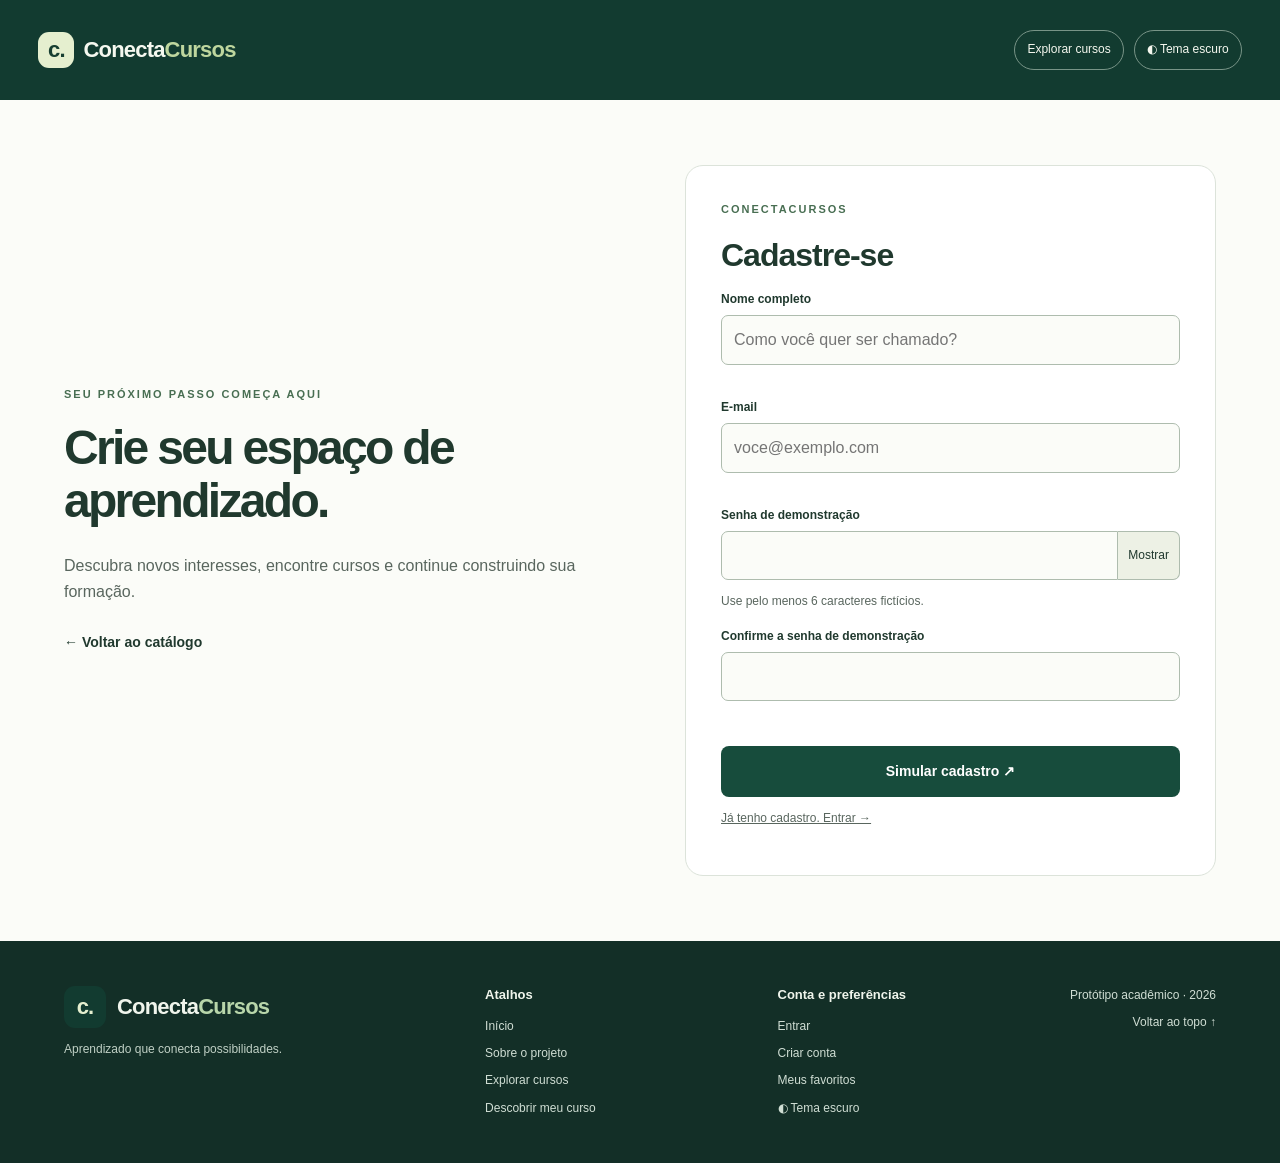
==== commit a9d55496: "tirei o aviso de demonstracao da parte de login" ====
--- a/cadastro.html
+++ b/cadastro.html
@@ -29,8 +29,6 @@
         <section class="painel-conta" aria-labelledby="titulo-formulario">
             <p class="sobretitulo">CONECTACURSOS</p>
             <h2 id="titulo-formulario">Cadastre-se</h2>
-            <p class="aviso" id="aviso-demo">Demonstração acadêmica: os campos são validados para simular o acesso.
-                Nenhuma senha é salva ou verificada. Use dados fictícios.</p>
             <form id="form-conta" data-tipo="cadastro" aria-describedby="aviso-demo"><label for="nome">Nome
                     completo</label><input id="nome" name="nome" autocomplete="name" minlength="2" maxlength="100"
                     required placeholder="Como você quer ser chamado?"><label for="email">E-mail</label><input
--- a/style.css
+++ b/style.css
@@ -43,15 +43,21 @@
     -webkit-tap-highlight-color: transparent
 }
 
-button {
+button, select{
     cursor: pointer
+}
+
+select option:hover,
+select option:focus {
+    background: var(--verde);
+    color: white
 }
 
 button:focus-visible,
 a:focus-visible,
 input:focus-visible,
 select:focus-visible {
-    outline: 3px solid #8055b0;
+    outline: 3px solid var(--verde);
     outline-offset: 4px
 }
 
@@ -199,88 +205,17 @@
 }
 
 .visual {
-    position: relative;
+    display: grid;
+    place-items: center;
     min-height: 370px;
-    display: grid;
-    place-items: center
-}
-
-.orbita {
-    position: absolute;
-    width: 340px;
-    height: 340px;
-    max-width: 100%;
-    background: #e9eddc;
-    border-radius: 50%
-}
-
-.cartao-trilha {
-    position: relative;
-    width: 280px;
-    border: 1px solid #d0d8c4;
-    background: #f6f9ed;
-    border-radius: 20px;
-    padding: 30px;
-    transform: rotate(-5deg);
-    box-shadow: 10px 18px 0 #d6dfc5
-}
-
-.mini-tag {
-    font-size: 9px;
-    letter-spacing: 1.3px;
-    font-weight: 700
-}
-
-.icone-grande {
-    background: var(--verde);
-    color: #e8ef9e;
-    border-radius: 50%;
-    width: 58px;
-    height: 58px;
-    font-size: 36px;
-    line-height: 58px;
-    text-align: center;
-    margin: 24px 0
-}
-
-.cartao-trilha h2 {
-    font-size: 30px
-}
-
-.cartao-trilha p {
-    font-size: 12px
-}
-
-.barras {
-    display: flex;
-    align-items: end;
-    gap: 8px;
-    height: 55px;
-    margin-top: 22px
-}
-
-.barras span {
-    flex: 1;
-    background: #b9cc98;
-    border-radius: 5px 5px 0 0;
-    height: 30%
-}
-
-.barras span:nth-child(2) {
-    height: 45%
-}
-
-.barras span:nth-child(3) {
-    height: 65%
-}
-
-.barras span:nth-child(4) {
-    height: 80%
-}
-
-.barras span:nth-child(5) {
-    height: 100%;
-    background: var(--verde)
+}
+
+.visual img {
+    display: block;
+    width: 100%;
+    max-width: 450px;
+    height: auto;
+    object-fit: contain;
 }
 
 .etiqueta {
@@ -935,10 +870,14 @@
     background: #285444;
 }
 
+
 .iniciativa {
     border-top: 1px solid var(--borda);
     padding: 38px 0 48px;
-    align-items: start;
+    align-items: center;
+    background: var(--verde-claro);
+    box-shadow: 0 0 0 100vmax var(--verde-claro);
+    clip-path: inset(0 -100vmax);
 }
 
 .iniciativa h2 {
@@ -1602,4 +1541,28 @@
   .rodape-novo .rodape-novo__final {
     grid-column: auto;
   }
+}
+img[src*="aperfeiçoamentoemsaúdemental"] {
+    object-fit: contain;
+    background-color: white;
+}
+
+#detalhe-imagem {
+  width: 100%;
+  height: auto;
+  margin: 0;
+}
+
+#detalhe-imagem .imagem-curso {
+  display: block;
+  height: auto;
+  min-height: 0;
+  border-radius: 0;
+}
+
+#detalhe-imagem .imagem-curso img {
+  display: block;
+  width: 100%;
+  height: auto;
+  max-height: none;
 }
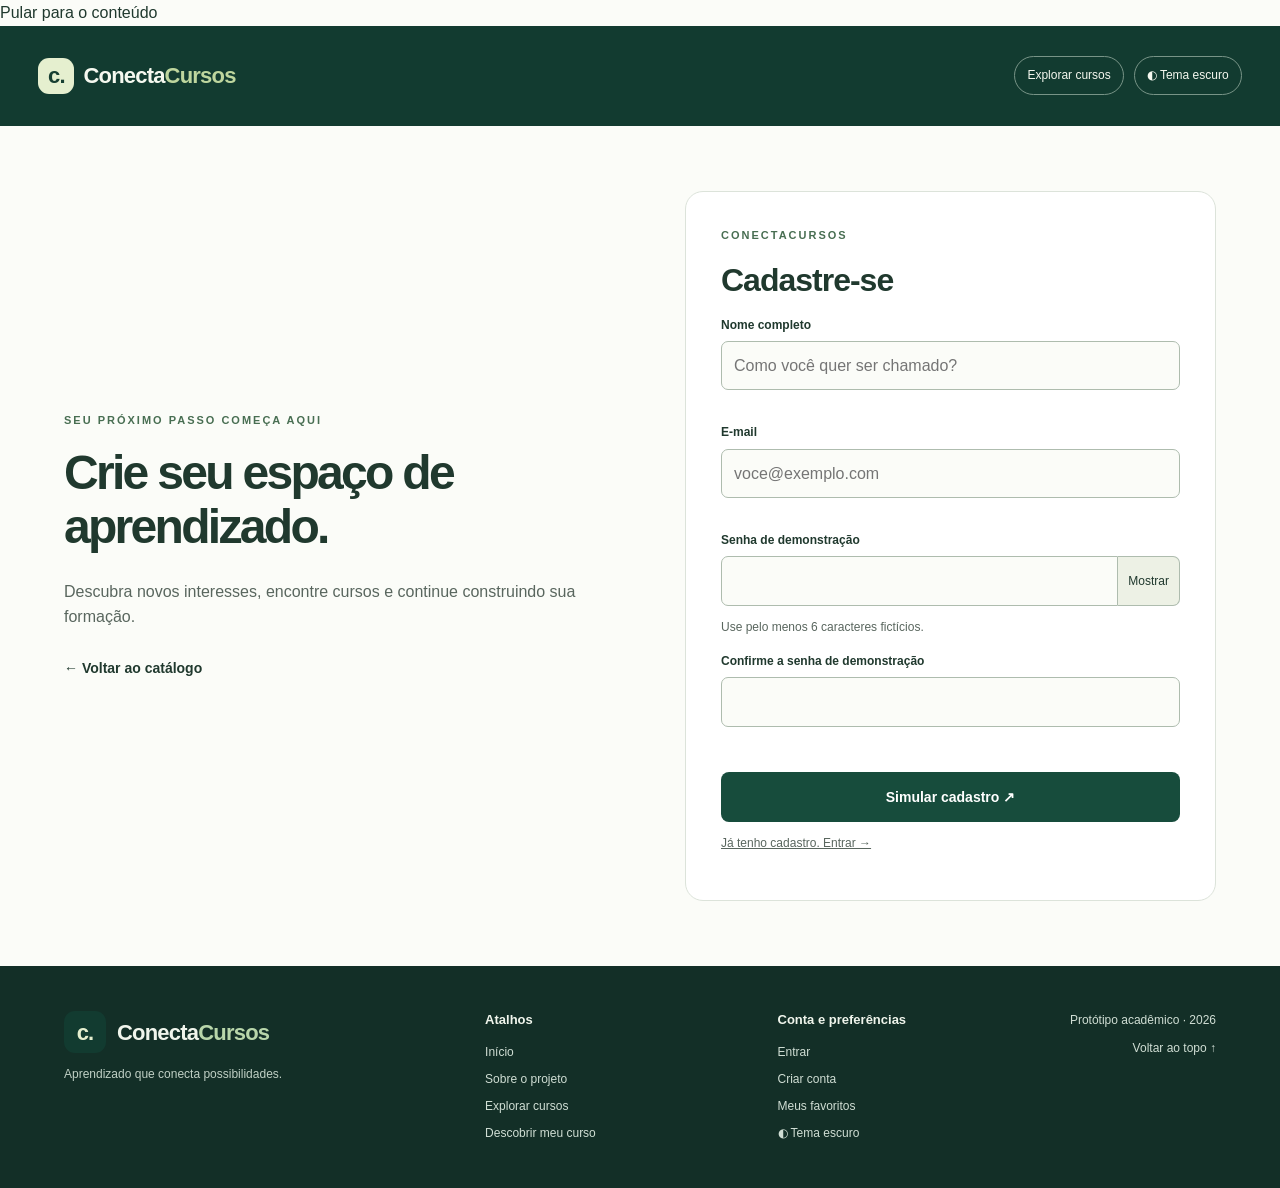
==== commit f5daec9e: "coloquei comentários em todos os códigos" ====
--- a/cadastro.html
+++ b/cadastro.html
@@ -6,86 +6,118 @@
     <meta name="viewport" content="width=device-width, initial-scale=1.0">
     <title>Cadastro — ConectaCursos</title>
     <link rel="stylesheet" href="style.css">
+    <!-- Importa o script conta.js de forma adiada (defer) para gerenciar o envio e validação do cadastro -->
     <script src="conta.js" defer></script>
 </head>
 
 <body>
+    <!-- Link de acessibilidade para leitores de tela pularem direto ao conteúdo -->
     <a class="pular" href="#conteudo">Pular para o conteúdo</a>
+    
+    <!-- Cabeçalho simplificado específico da página de cadastro/conta -->
     <div class="faixa-cabecalho">
-        <header class="cabecalho cabecalho-conta"><a class="logo" href="index.html"><span class="marca"
-                    aria-hidden="true">c.</span>Conecta<span>Cursos</span></a>
-            <div class="controles-cabecalho"><a class="atalho" href="index.html#cursos">Explorar cursos</a><button
-                    class="tema-botao" type="button" aria-label="Ativar modo escuro" aria-pressed="false">◐ Tema
-                    escuro</button></div>
+        <header class="cabecalho cabecalho-conta">
+            <!-- Logotipo que redireciona de volta à página inicial (index.html) -->
+            <a class="logo" href="index.html"><span class="marca" aria-hidden="true">c.</span>Conecta<span>Cursos</span></a>
+            <!-- Atalhos e botão de alternância de tema no topo -->
+            <div class="controles-cabecalho">
+                <a class="atalho" href="index.html#cursos">Explorar cursos</a>
+                <button class="tema-botao" type="button" aria-label="Ativar modo escuro" aria-pressed="false">◐ Tema escuro</button>
+            </div>
         </header>
     </div>
+
+    <!-- Conteúdo principal dividido em duas seções: apresentação visual e painel do formulário de registro -->
     <main class="largura pagina-conta" id="conteudo">
+        
+        <!-- Seção de boas-vindas e contextualização visual para novos usuários -->
         <section class="apresentacao-conta">
             <p class="sobretitulo">SEU PRÓXIMO PASSO COMEÇA AQUI</p>
             <h1>Crie seu espaço de aprendizado.</h1>
-            <p>Descubra novos interesses, encontre cursos e continue construindo sua formação.</p><a class="link"
-                href="index.html">← Voltar ao catálogo</a>
+            <p>Descubra novos interesses, encontre cursos e continue construindo sua formação.</p>
+            <a class="link" href="index.html">← Voltar ao catálogo</a>
         </section>
+
+        <!-- Seção contendo o formulário interativo de cadastro demonstrativo -->
         <section class="painel-conta" aria-labelledby="titulo-formulario">
             <p class="sobretitulo">CONECTACURSOS</p>
             <h2 id="titulo-formulario">Cadastre-se</h2>
-            <form id="form-conta" data-tipo="cadastro" aria-describedby="aviso-demo"><label for="nome">Nome
-                    completo</label><input id="nome" name="nome" autocomplete="name" minlength="2" maxlength="100"
-                    required placeholder="Como você quer ser chamado?"><label for="email">E-mail</label><input
-                    id="email" name="email" type="email" autocomplete="email" maxlength="150" required
-                    placeholder="voce@exemplo.com"><label for="senha">Senha de demonstração</label>
-                <div class="campo-senha"><input id="senha" name="senha" type="password" autocomplete="new-password"
-                        minlength="6" required aria-describedby="ajuda-senha"><button type="button" id="mostrar-senha"
-                        aria-pressed="false" aria-label="Mostrar senha de demonstração">Mostrar</button></div>
-                <p class="ajuda" id="ajuda-senha">Use pelo menos 6 caracteres fictícios.</p><label
-                    for="confirmar">Confirme a senha de demonstração</label><input id="confirmar" name="confirmar"
-                    type="password" autocomplete="new-password" minlength="6" required>
-                <p id="erro-confirmacao" class="erro" aria-live="polite"></p><button class="botao" type="submit">Simular
-                    cadastro ↗</button>
+            
+            <!-- Formulário de cadastro configurado com atributo de tipo para o JavaScript identificar -->
+            <form id="form-conta" data-tipo="cadastro" aria-describedby="aviso-demo">
+                
+                <!-- Campo para preenchimento do nome completo -->
+                <label for="nome">Nome completo</label>
+                <input id="nome" name="nome" autocomplete="name" minlength="2" maxlength="100" required placeholder="Como você quer ser chamado?">
+                
+                <!-- Campo de e-mail -->
+                <label for="email">E-mail</label>
+                <input id="email" name="email" type="email" autocomplete="email" maxlength="150" required placeholder="voce@exemplo.com">
+                
+                <!-- Campo de senha com recurso para alternar visibilidade -->
+                <label for="senha">Senha de demonstração</label>
+                <div class="campo-senha">
+                    <input id="senha" name="senha" type="password" autocomplete="new-password" minlength="6" required aria-describedby="ajuda-senha">
+                    <button type="button" id="mostrar-senha" aria-pressed="false" aria-label="Mostrar senha de demonstração">Mostrar</button>
+                </div>
+                <p class="ajuda" id="ajuda-senha">Use pelo menos 6 caracteres fictícios.</p>
+                
+                <!-- Campo para redigir a senha novamente e validar a correspondência -->
+                <label for="confirmar">Confirme a senha de demonstração</label>
+                <input id="confirmar" name="confirmar" type="password" autocomplete="new-password" minlength="6" required>
+                
+                <!-- Elemento reservado para exibir mensagem de erro caso as senhas não coincidam -->
+                <p id="erro-confirmacao" class="erro" aria-live="polite"></p>
+                
+                <!-- Botão de submissão do formulário -->
+                <button class="botao" type="submit">Simular cadastro ↗</button>
                 <p id="status-conta" role="status"></p>
             </form>
+
+            <!-- Link alternativo para caso o usuário já possua uma conta -->
             <p class="trocar-conta"><a href="login.html">Já tenho cadastro. Entrar →</a></p>
         </section>
     </main>
 
-<footer class="rodape-novo">
-  <div class="largura rodape-novo__grade">
+  <!-- Rodapé institucional simplificado -->
+  <footer class="rodape-novo">
+    <div class="largura rodape-novo__grade">
 
-    <div class="rodape-novo__identidade">
-      <a class="rodape-novo__logo" href="index.html#inicio">
-        <span class="rodape-novo__marca">c.</span>
-        <span class="rodape-novo__nome">
-          Conecta<span>Cursos</span>
-        </span>
-      </a>
-      <p>Aprendizado que conecta possibilidades.</p>
+      <div class="rodape-novo__identidade">
+        <a class="rodape-novo__logo" href="index.html#inicio">
+          <span class="rodape-novo__marca">c.</span>
+          <span class="rodape-novo__nome">
+            Conecta<span>Cursos</span>
+          </span>
+        </a>
+        <p>Aprendizado que conecta possibilidades.</p>
+      </div>
+
+      <nav class="rodape-novo__links" aria-label="Atalhos">
+        <h2>Atalhos</h2>
+        <a href="index.html#inicio">Início</a>
+        <a href="index.html#sobre">Sobre o projeto</a>
+        <a href="index.html#cursos">Explorar cursos</a>
+        <a href="index.html#descobrir">Descobrir meu curso</a>
+      </nav>
+
+      <nav class="rodape-novo__links" aria-label="Conta e preferências">
+        <h2>Conta e preferências</h2>
+        <a href="login.html">Entrar</a>
+        <a href="cadastro.html">Criar conta</a>
+        <a href="index.html#favoritos">Meus favoritos</a>
+        <button type="button" class="tema-botao rodape-novo__tema">
+          Alternar modo claro/escuro
+        </button>
+      </nav>
+
+      <div class="rodape-novo__final">
+        <p>Protótipo acadêmico · 2026</p>
+        <a href="#">Voltar ao topo ↑</a>
+      </div>
+
     </div>
-
-    <nav class="rodape-novo__links" aria-label="Atalhos">
-      <h2>Atalhos</h2>
-      <a href="index.html#inicio">Início</a>
-      <a href="index.html#sobre">Sobre o projeto</a>
-      <a href="index.html#cursos">Explorar cursos</a>
-      <a href="index.html#descobrir">Descobrir meu curso</a>
-    </nav>
-
-    <nav class="rodape-novo__links" aria-label="Conta e preferências">
-      <h2>Conta e preferências</h2>
-      <a href="login.html">Entrar</a>
-      <a href="cadastro.html">Criar conta</a>
-      <a href="index.html#favoritos">Meus favoritos</a>
-      <button type="button" class="tema-botao rodape-novo__tema">
-        Alternar modo claro/escuro
-      </button>
-    </nav>
-
-    <div class="rodape-novo__final">
-      <p>Protótipo acadêmico · 2026</p>
-      <a href="#">Voltar ao topo ↑</a>
-    </div>
-
-  </div>
-</footer>
+  </footer>
 
 </body>
 
--- a/style.css
+++ b/style.css
@@ -1,3 +1,6 @@
+/* ==========================================================================
+   1. VARIÁVEIS GLOBAIS E CONFIGURAÇÕES INICIAIS (:root)
+   ================================================================---------- */
 :root {
     --verde: #174c3c;
     --verde-claro: #e7efdd;
@@ -5,802 +8,7 @@
     --cinza: #59665e;
     --fundo: #fbfcf8;
     --borda: #dce3da;
-    --lilas: #ebe5f4
-}
-
-* {
-    box-sizing: border-box
-}
-
-html {
-    scroll-behavior: smooth;
-    scroll-padding-top: 25px
-}
-
-body {
-    margin: 0;
-    background: var(--fundo);
-    color: var(--texto);
-    font-family: Arial, Helvetica, sans-serif;
-    line-height: 1.6
-}
-
-a {
-    color: inherit;
-    text-decoration: none
-}
-
-button,
-input,
-select {
-    font: inherit
-}
-
-button,
-a,
-input,
-select {
-    -webkit-tap-highlight-color: transparent
-}
-
-button, select{
-    cursor: pointer
-}
-
-select option:hover,
-select option:focus {
-    background: var(--verde);
-    color: white
-}
-
-button:focus-visible,
-a:focus-visible,
-input:focus-visible,
-select:focus-visible {
-    outline: 3px solid var(--verde);
-    outline-offset: 4px
-}
-
-.largura {
-    width: min(1160px, 90%);
-    margin-inline: auto
-}
-
-.cabecalho {
-    min-height: 100px;
-    display: flex;
-    align-items: center;
-    justify-content: space-between;
-    gap: 24px;
-    width: min(1300px, 94%);
-    margin: auto;
-    border-bottom: 1px solid var(--borda)
-}
-
-.logo {
-    font-size: 22px;
-    font-weight: 800;
-    letter-spacing: -.8px;
-    white-space: nowrap
-}
-
-.logo>span:not(.marca) {
-    color: #567f5b
-}
-
-.marca {
-    display: inline-flex;
-    align-items: center;
-    justify-content: center;
-    width: 36px;
-    height: 36px;
-    background: var(--verde);
-    color: white;
-    border-radius: 11px;
-    margin-right: 9px
-}
-
-.cabecalho nav {
-    display: flex;
-    gap: 25px;
-    font-size: 14px
-}
-
-.cabecalho nav a:hover,
-.link:hover {
-    text-decoration: underline
-}
-
-.atalho {
-    border: 1px solid var(--borda);
-    border-radius: 24px;
-    padding: 9px 15px;
-    font-size: 13px
-}
-
-.atalho span {
-    margin-left: 8px
-}
-
-.menu-botao {
-    display: none
-}
-
-.hero {
-    display: grid;
-    grid-template-columns: 1.15fr 1fr;
-    align-items: center;
-    gap: 60px;
-    padding-block: 80px 85px
-}
-
-.sobretitulo {
-    font-size: 11px;
-    letter-spacing: 2px;
-    font-weight: 800;
-    color: #486e52;
-    margin: 0 0 17px
-}
-
-h1 {
-    font-size: clamp(36px, 4.4vw, 58px);
-    letter-spacing: -2.7px;
-    line-height: 1.12;
-    margin: 0 0 25px
-}
-
-h1 em {
-    font-style: normal;
-    color: #587d44
-}
-
-h2 {
-    font-size: 32px;
-    line-height: 1.2;
-    letter-spacing: -1px;
-    margin: 0 0 16px
-}
-
-.introducao {
-    max-width: 470px;
-    font-size: 16px;
-    color: var(--cinza)
-}
-
-.acoes {
-    display: flex;
-    align-items: center;
-    gap: 24px;
-    margin-top: 30px;
-    flex-wrap: wrap
-}
-
-.botao {
-    display: inline-flex;
-    align-items: center;
-    justify-content: center;
-    gap: 25px;
-    border: 0;
-    border-radius: 8px;
-    background: var(--verde);
-    color: white;
-    padding: 14px 22px;
-    font-weight: 700;
-    font-size: 14px
-}
-
-.botao:hover {
-    background: #28634e
-}
-
-.link {
-    font-size: 14px;
-    font-weight: 700
-}
-
-.nota {
-    font-size: 12px;
-    color: var(--cinza);
-    margin-top: 22px
-}
-
-.visual {
-    display: grid;
-    place-items: center;
-    min-height: 370px;
-}
-
-.visual img {
-    display: block;
-    width: 100%;
-    max-width: 450px;
-    height: auto;
-    object-fit: contain;
-}
-
-.etiqueta {
-    position: absolute;
-    font-size: 11px;
-    font-weight: 700;
-    background: white;
-    border: 1px solid var(--borda);
-    box-shadow: 0 5px 20px #20392e0a;
-    padding: 12px 17px;
-    border-radius: 10px;
-    z-index: 1
-}
-
-.flutuante {
-    top: 15px;
-    right: 0;
-    background: var(--lilas)
-}
-
-.inferior {
-    bottom: 0;
-    left: 0
-}
-
-.check {
-    background: var(--verde);
-    color: white;
-    padding: 4px 7px;
-    border-radius: 50%;
-    margin-right: 8px
-}
-
-.catalogo {
-    background: white;
-    border-block: 1px solid var(--borda);
-    padding: 60px 0
-}
-
-.titulo-linha {
-    display: flex;
-    justify-content: space-between;
-    align-items: center;
-    gap: 20px
-}
-
-.titulo-linha>p {
-    font-size: 13px;
-    color: var(--cinza)
-}
-
-.aviso {
-    font-size: 12px;
-    border-left: 3px solid #a49d70;
-    padding: 9px 12px;
-    background: #f7f5ec;
-    color: #59543c
-}
-
-.filtros {
-    display: grid;
-    grid-template-columns: 1fr 220px auto;
-    gap: 20px;
-    align-items: end;
-    margin-top: 30px
-}
-
-label {
-    display: block;
-    font-size: 12px;
-    font-weight: 700;
-    margin-bottom: 6px
-}
-
-input[type=search],
-select {
-    width: 100%;
-    background: var(--fundo);
-    border: 1px solid #c4cec2;
-    border-radius: 7px;
-    padding: 12px;
-    color: var(--texto);
-    min-height: 46px
-}
-
-.favoritos-filtro {
-    display: flex;
-    align-items: center;
-    gap: 8px;
-    min-height: 46px;
-    margin: 0
-}
-
-.favoritos-filtro input {
-    accent-color: var(--verde);
-    width: 17px;
-    height: 17px
-}
-
-.categorias {
-    display: flex;
-    flex-wrap: wrap;
-    gap: 10px;
-    margin: 23px 0
-}
-
-.categoria {
-    background: white;
-    border: 1px solid var(--borda);
-    border-radius: 24px;
-    padding: 9px 18px;
-    font-size: 13px;
-    color: var(--texto)
-}
-
-.categoria.ativo {
-    background: var(--verde);
-    color: white;
-    border-color: var(--verde)
-}
-
-.contador {
-    font-size: 12px;
-    color: var(--cinza);
-    min-height: 20px
-}
-
-.grade {
-    display: grid;
-    grid-template-columns: repeat(3, minmax(0, 1fr));
-    gap: 22px
-}
-
-.curso {
-    border: 1px solid var(--borda);
-    border-radius: 13px;
-    overflow: hidden;
-    background: white;
-    display: flex;
-    flex-direction: column
-}
-
-.capa {
-    height: 130px;
-    display: flex;
-    align-items: center;
-    justify-content: center;
-    position: relative;
-    overflow: hidden
-}
-
-.capa::before,
-.capa::after {
-    content: "";
-    position: absolute;
-    border: 1px solid #ffffff99;
-    border-radius: 50%;
-    width: 180px;
-    height: 180px;
-    right: -20px;
-    top: -90px
-}
-
-.capa::after {
-    right: auto;
-    top: 30px;
-    left: -55px
-}
-
-.tecnologia {
-    background: #e5e9f3;
-    color: #44557f
-}
-
-.saude {
-    background: #e5eddf;
-    color: #456c42
-}
-
-.administracao {
-    background: #f4e7db;
-    color: #8b6441
-}
-
-.educacao {
-    background: var(--lilas);
-    color: #766094
-}
-
-.simbolo {
-    font-size: 40px;
-    font-weight: 700;
-    letter-spacing: -3px
-}
-
-.salvar {
-    position: absolute;
-    right: 13px;
-    top: 13px;
-    border: 0;
-    border-radius: 50%;
-    width: 34px;
-    height: 34px;
-    background: white;
-    color: var(--verde);
-    font-size: 22px;
-    z-index: 1
-}
-
-.salvar[aria-pressed=true] {
-    background: var(--verde);
-    color: white
-}
-
-.corpo-curso {
-    padding: 21px;
-    display: flex;
-    flex-direction: column;
-    flex: 1
-}
-
-.tipo {
-    font-size: 10px;
-    font-weight: 700;
-    letter-spacing: 1px;
-    text-transform: uppercase;
-    color: #59665e
-}
-
-.curso h3 {
-    font-size: 19px;
-    line-height: 1.3;
-    margin: 10px 0
-}
-
-.curso p {
-    font-size: 13px;
-    color: var(--cinza);
-    margin: 0 0 15px
-}
-
-.metadados {
-    display: flex;
-    gap: 12px;
-    font-size: 11px;
-    color: var(--cinza);
-    margin-top: auto
-}
-
-.detalhar {
-    background: none;
-    border: 0;
-    border-top: 1px solid var(--borda);
-    padding: 14px 0 0;
-    margin-top: 18px;
-    text-align: left;
-    color: var(--verde);
-    font-size: 13px;
-    font-weight: 700
-}
-
-.vazio {
-    grid-column: 1/-1;
-    background: var(--fundo);
-    padding: 30px;
-    border-radius: 10px
-}
-
-.descoberta {
-    display: grid;
-    grid-template-columns: 1fr 1fr;
-    gap: 80px;
-    align-items: center;
-    padding: 75px 55px;
-    margin-block: 60px;
-    background: #edf1e5;
-    border-radius: 22px
-}
-
-.descoberta h2 {
-    font-size: 39px
-}
-
-.descoberta-texto>p:not(.sobretitulo) {
-    font-size: 14px;
-    color: var(--cinza);
-    max-width: 350px
-}
-
-.selo {
-    display: inline-block;
-    font-size: 11px;
-    font-weight: 700;
-    margin-top: 15px
-}
-
-#questionario {
-    background: white;
-    border: 1px solid var(--borda);
-    padding: 26px;
-    border-radius: 14px
-}
-
-#questionario select {
-    margin-bottom: 16px
-}
-
-#questionario .botao {
-    width: 100%;
-    padding-inline: 10px
-}
-
-#recomendacao {
-    font-size: 13px
-}
-
-#recomendacao:not(:empty) {
-    margin-top: 20px;
-    border-top: 1px solid var(--borda);
-    padding-top: 15px
-}
-
-#recomendacao ul {
-    padding-left: 20px
-}
-
-#recomendacao button {
-    background: none;
-    border: 0;
-    text-decoration: underline;
-    color: var(--verde);
-    text-align: left;
-    font: inherit;
-    padding: 4px 0
-}
-
-.sobre {
-    display: grid;
-    grid-template-columns: 1fr 1fr;
-    gap: 80px;
-    padding-block: 15px 70px
-}
-
-.sobre p:not(.sobretitulo) {
-    font-size: 14px;
-    color: var(--cinza)
-}
-
-footer {
-    border-top: 1px solid var(--borda)
-}
-
-.rodape {
-    display: flex;
-    justify-content: space-between;
-    align-items: center;
-    gap: 20px;
-    padding-block: 28px
-}
-
-.rodape p,
-.rodape>a:last-child {
-    font-size: 12px;
-    color: var(--cinza)
-}
-
-dialog {
-    width: min(550px, 90%);
-    border: 1px solid var(--borda);
-    border-radius: 16px;
-    padding: 30px;
-    color: var(--texto)
-}
-
-dialog::backdrop {
-    background: #122d2377
-}
-
-.dialogo-topo {
-    display: flex;
-    justify-content: space-between;
-    gap: 20px;
-    align-items: start
-}
-
-.fechar {
-    background: #edf1e5;
-    border: 0;
-    border-radius: 50%;
-    width: 35px;
-    height: 35px;
-    font-size: 24px;
-    color: var(--verde)
-}
-
-.pular {
-    position: absolute;
-    left: 20px;
-    top: -100px;
-    background: white;
-    padding: 10px;
-    z-index: 10
-}
-
-.pular:focus {
-    top: 10px
-}
-
-@media(max-width:1000px) {
-    .cabecalho {
-        flex-wrap: wrap;
-        padding: 20px 0
-    }
-
-    .cabecalho nav {
-        order: 3;
-        width: 100%;
-        justify-content: center
-    }
-
-    .hero {
-        gap: 20px
-    }
-
-    .filtros {
-        grid-template-columns: 1fr 180px
-    }
-
-    .favoritos-filtro {
-        grid-column: 1/-1;
-        min-height: 25px
-    }
-
-    .descoberta {
-        gap: 35px;
-        padding: 40px
-    }
-
-    .grade {
-        gap: 15px
-    }
-
-    .sobre {
-        gap: 35px
-    }
-}
-
-@media(max-width:650px) {
-    h1 {
-        letter-spacing: -1.8px
-    }
-
-    .cabecalho {
-        gap: 12px
-    }
-
-    .logo {
-        font-size: 19px
-    }
-
-    .menu-botao {
-        display: block;
-        background: white;
-        border: 1px solid var(--borda);
-        border-radius: 7px;
-        padding: 7px 10px;
-        font-size: 12px
-    }
-
-    .cabecalho nav {
-        display: none;
-        flex-direction: column;
-        gap: 14px;
-        padding: 10px
-    }
-
-    .cabecalho nav.aberto {
-        display: flex
-    }
-
-    .atalho {
-        width: 100%;
-        text-align: center;
-        order: 4
-    }
-
-    .hero {
-        grid-template-columns: 1fr;
-        padding-block: 42px
-    }
-
-    .visual {
-        min-height: 370px;
-        margin-top: 15px
-    }
-
-    .flutuante {
-        right: 0
-    }
-
-    .titulo-linha {
-        display: block
-    }
-
-    .titulo-linha>p {
-        display: none
-    }
-
-    h2 {
-        font-size: 27px
-    }
-
-    .catalogo {
-        padding: 38px 0
-    }
-
-    .filtros {
-        grid-template-columns: 1fr
-    }
-
-    .favoritos-filtro {
-        grid-column: auto
-    }
-
-    .grade {
-        grid-template-columns: 1fr
-    }
-
-    .capa {
-        height: 145px
-    }
-
-    .categorias {
-        gap: 8px
-    }
-
-    .categoria {
-        padding: 8px 12px;
-        font-size: 12px
-    }
-
-    .descoberta {
-        grid-template-columns: 1fr;
-        padding: 28px 22px;
-        margin-block: 35px;
-        gap: 25px
-    }
-
-    .descoberta h2 {
-        font-size: 33px
-    }
-
-    #questionario {
-        padding: 18px
-    }
-
-    .sobre {
-        grid-template-columns: 1fr;
-        gap: 5px;
-        padding-bottom: 35px
-    }
-
-    .rodape {
-        flex-direction: column;
-        align-items: start;
-        gap: 8px
-    }
-
-    .rodape p {
-        margin: 0
-    }
-
-    .acoes {
-        gap: 18px
-    }
-}
-
-@media(prefers-reduced-motion:reduce) {
-    html {
-        scroll-behavior: auto
-    }
-}
-
-/* Atualização do projeto original: cabeçalho, catálogo completo, detalhes e contas. */
-:root {
+    --lilas: #ebe5f4;
     --painel: #ffffff;
     --suave: #edf1e5;
     --campo: #fbfcf8;
@@ -809,33 +17,122 @@
     color-scheme: light;
 }
 
+/* Reset básico de margens e box-sizing para todos os elementos */
+* {
+    box-sizing: border-box;
+}
+
+html {
+    scroll-behavior: smooth;
+    scroll-padding-top: 25px;
+}
+
+body {
+    margin: 0;
+    background: var(--fundo);
+    color: var(--texto);
+    font-family: Arial, Helvetica, sans-serif;
+    line-height: 1.6;
+}
+
+/* ==========================================================================
+   2. ELEMENTOS GLOBAIS, ACESSIBILIDADE E TIPOGRAFIA
+   ================================================================---------- */
+a {
+    color: inherit;
+    text-decoration: none;
+}
+
+button, input, select {
+    font: inherit;
+}
+
+button, a, input, select {
+    -webkit-tap-highlight-color: transparent;
+}
+
+button, select {
+    cursor: pointer;
+}
+
+/* Estilo para opções selecionadas em menus de seleção (select) */
+select option:hover,
+select option:focus {
+    background: var(--verde);
+    color: white;
+}
+
+/* Indicador visual de foco acessível para navegação via teclado */
+button:focus-visible,
+a:focus-visible,
+input:focus-visible,
+select:focus-visible {
+    outline: 3px solid var(--verde);
+    outline-offset: 4px;
+}
+
+/* Classes utilitárias de layout responsivo */
+.largura {
+    width: min(1160px, 90%);
+    margin-inline: auto;
+}
+
 [hidden] {
     display: none !important;
 }
 
+
+/* ==========================================================================
+   3. CABEÇALHO E NAVEGAÇÃO PRINCIPAL
+   ================================================================---------- */
 .faixa-cabecalho {
     background: #123b30;
     color: #f5f8ef;
 }
 
 .cabecalho {
+    min-height: 100px;
+    display: flex;
+    align-items: center;
+    justify-content: space-between;
+    gap: 20px;
+    width: min(1300px, 94%);
+    margin: auto;
     border: 0;
-    min-height: 100px;
-    gap: 20px;
+}
+
+.logo {
+    font-size: 22px;
+    font-weight: 800;
+    letter-spacing: -.8px;
+    white-space: nowrap;
 }
 
 .cabecalho .logo>span:not(.marca) {
     color: #bed69e;
 }
 
-.cabecalho .marca {
+.marca {
+    display: inline-flex;
+    align-items: center;
+    justify-content: center;
+    width: 36px;
+    height: 36px;
     background: #e5efcf;
     color: #173f32;
+    border-radius: 11px;
+    margin-right: 9px;
 }
 
 .cabecalho nav {
+    display: flex;
     gap: 19px;
     font-size: 13px;
+}
+
+.cabecalho nav a:hover,
+.link:hover {
+    text-decoration: underline;
 }
 
 .controles-cabecalho {
@@ -870,6 +167,105 @@
     background: #285444;
 }
 
+.menu-botao {
+    display: none;
+}
+
+
+/* ==========================================================================
+   4. SEÇÃO HERO (DESTAQUE INICIAL) E SOBRE O PROJETO
+   ================================================================---------- */
+.hero {
+    display: grid;
+    grid-template-columns: 1.15fr 1fr;
+    align-items: center;
+    gap: 60px;
+    padding-block: 80px 85px;
+}
+
+.sobretitulo {
+    font-size: 11px;
+    letter-spacing: 2px;
+    font-weight: 800;
+    color: #486e52;
+    margin: 0 0 17px;
+}
+
+h1 {
+    font-size: clamp(36px, 4.4vw, 58px);
+    letter-spacing: -2.7px;
+    line-height: 1.12;
+    margin: 0 0 25px;
+}
+
+h1 em {
+    font-style: normal;
+    color: #587d44;
+}
+
+h2 {
+    font-size: 32px;
+    line-height: 1.2;
+    letter-spacing: -1px;
+    margin: 0 0 16px;
+}
+
+.introducao {
+    max-width: 470px;
+    font-size: 16px;
+    color: var(--cinza);
+}
+
+.acoes {
+    display: flex;
+    align-items: center;
+    gap: 24px;
+    margin-top: 30px;
+    flex-wrap: wrap;
+}
+
+.botao {
+    display: inline-flex;
+    align-items: center;
+    justify-content: center;
+    gap: 25px;
+    border: 0;
+    border-radius: 8px;
+    background: var(--verde);
+    color: white;
+    padding: 14px 22px;
+    font-weight: 700;
+    font-size: 14px;
+}
+
+.botao:hover {
+    background: #28634e;
+}
+
+.link {
+    font-size: 14px;
+    font-weight: 700;
+}
+
+.nota {
+    font-size: 12px;
+    color: var(--cinza);
+    margin-top: 22px;
+}
+
+.visual {
+    display: grid;
+    place-items: center;
+    min-height: 370px;
+}
+
+.visual img {
+    display: block;
+    width: 100%;
+    max-width: 450px;
+    height: auto;
+    object-fit: contain;
+}
 
 .iniciativa {
     border-top: 1px solid var(--borda);
@@ -882,6 +278,35 @@
 
 .iniciativa h2 {
     font-size: 29px;
+}
+
+.sobre {
+    display: grid;
+    grid-template-columns: 1fr 1fr;
+    gap: 80px;
+    padding-block: 15px 70px;
+}
+
+.sobre p:not(.sobretitulo) {
+    font-size: 14px;
+    color: var(--cinza);
+}
+
+
+/* ==========================================================================
+   5. CATÁLOGO, FILTROS E CARDS DE CURSOS
+   ================================================================---------- */
+.catalogo {
+    background: white;
+    border-block: 1px solid var(--borda);
+    padding: 60px 0;
+}
+
+.titulo-linha {
+    display: flex;
+    justify-content: space-between;
+    align-items: center;
+    gap: 20px;
 }
 
 .nota-catalogo {
@@ -891,22 +316,98 @@
 }
 
 .filtros {
+    display: grid;
     grid-template-columns: minmax(220px, 1fr) 190px 200px;
+    gap: 20px;
+    align-items: end;
+    margin-top: 30px;
+}
+
+label {
+    display: block;
+    font-size: 12px;
+    font-weight: 700;
+    margin-bottom: 6px;
+}
+
+input[type=search],
+select {
+    width: 100%;
+    background: var(--fundo);
+    border: 1px solid #c4cec2;
+    border-radius: 7px;
+    padding: 12px;
+    color: var(--texto);
+    min-height: 46px;
 }
 
 .favoritos-filtro {
+    display: flex;
+    align-items: center;
+    gap: 8px;
+    min-height: 25px;
+    margin: 0;
     grid-column: 1/-1;
-    min-height: 25px;
+}
+
+.favoritos-filtro input {
+    accent-color: var(--verde);
+    width: 17px;
+    height: 17px;
+}
+
+.categorias {
+    display: flex;
+    flex-wrap: wrap;
+    gap: 10px;
+    margin: 23px 0;
+}
+
+.categoria {
+    background: white;
+    border: 1px solid var(--borda);
+    border-radius: 24px;
+    padding: 9px 18px;
+    font-size: 13px;
+    color: var(--texto);
+}
+
+.categoria.ativo {
+    background: var(--verde);
+    color: white;
+    border-color: var(--verde);
+}
+
+.contador {
+    font-size: 12px;
+    color: var(--cinza);
+    min-height: 20px;
+}
+
+/* Grade de exibição dos cursos */
+.grade {
+    display: grid;
+    grid-template-columns: repeat(3, minmax(0, 1fr));
+    gap: 22px;
+}
+
+.curso {
+    border: 1px solid var(--borda);
+    border-radius: 13px;
+    overflow: hidden;
+    background: var(--painel);
+    display: flex;
+    flex-direction: column;
 }
 
 .capa {
     height: 180px;
+    display: flex;
+    align-items: center;
+    justify-content: center;
+    position: relative;
+    overflow: hidden;
     background: var(--imagem);
-}
-
-.capa::before,
-.capa::after {
-    display: none;
 }
 
 .imagem-curso {
@@ -923,11 +424,6 @@
     font-size: 13px;
 }
 
-.imagem-simbolo {
-    font-size: 35px;
-    line-height: 1;
-}
-
 .imagem-curso img {
     display: block;
     width: 100%;
@@ -935,16 +431,53 @@
     object-fit: cover;
 }
 
+/* Botão de salvar/favoritar o curso no card */
 .salvar {
+    position: absolute;
+    right: 13px;
+    top: 13px;
     border: 1px solid var(--borda);
+    border-radius: 50%;
+    width: 34px;
+    height: 34px;
+    background: white;
+    color: var(--verde);
+    font-size: 22px;
+    z-index: 1;
+}
+
+.salvar[aria-pressed=true] {
+    background: var(--verde);
+    color: white;
 }
 
 .corpo-curso {
+    padding: 21px;
+    display: flex;
+    flex-direction: column;
+    flex: 1;
     background: var(--painel);
 }
 
+.tipo {
+    font-size: 10px;
+    font-weight: 700;
+    letter-spacing: 1px;
+    text-transform: uppercase;
+    color: #59665e;
+}
+
 .curso h3 {
+    font-size: 19px;
+    line-height: 1.3;
+    margin: 10px 0;
     overflow-wrap: anywhere;
+}
+
+.curso p {
+    font-size: 13px;
+    color: var(--cinza);
+    margin: 0 0 15px;
 }
 
 .resumo-curso {
@@ -953,29 +486,117 @@
 
 .metadados {
     display: block;
+    font-size: 11px;
+    color: var(--cinza);
+    margin-top: auto;
     overflow-wrap: anywhere;
 }
 
-.rodape nav {
-    display: flex;
-    flex-wrap: wrap;
-    gap: 10px 20px;
-    font-size: 12px;
-    max-width: 520px;
-}
-
-.rodape nav a:hover {
-    text-decoration: underline;
-}
-
-.rodape>div>p {
-    margin: 6px 0 0;
-}
-
-/* Janela ampliada: imagem, descrição completa e especificações. */
+.detalhar {
+    background: none;
+    border: 0;
+    border-top: 1px solid var(--borda);
+    padding: 14px 0 0;
+    margin-top: 18px;
+    text-align: left;
+    color: var(--verde);
+    font-size: 13px;
+    font-weight: 700;
+}
+
+/* Botão de mostrar mais ou menos cursos */
+#lista-cursos.reduzido {
+    position: relative;
+}
+
+#lista-cursos.reduzido > .curso:nth-child(n + 4) {
+    display: none;
+}
+
+.mostrar-cursos {
+    display: block;
+    margin: 25px auto 0;
+    padding: 12px 25px;
+    border: 1px solid var(--borda);
+    border-radius: 25px;
+    background: var(--painel);
+    color: var(--verde);
+    font-weight: bold;
+    cursor: pointer;
+    transition: 0.2s ease;
+}
+
+.mostrar-cursos:hover {
+    transform: translateY(-2px);
+}
+
+
+/* ==========================================================================
+   6. SEÇÃO DE DESCOBERTA (QUESTIONÁRIO DE RECOMENDAÇÃO)
+   ================================================================---------- */
+.descoberta {
+    display: grid;
+    grid-template-columns: 1fr 1fr;
+    gap: 80px;
+    align-items: center;
+    padding: 75px 55px;
+    margin-block: 60px;
+    background: #edf1e5;
+    border-radius: 22px;
+}
+
+.descoberta h2 {
+    font-size: 39px;
+}
+
+.descoberta-texto>p:not(.sobretitulo) {
+    font-size: 14px;
+    color: var(--cinza);
+    max-width: 350px;
+}
+
+.selo {
+    display: inline-block;
+    font-size: 11px;
+    font-weight: 700;
+    margin-top: 15px;
+}
+
+#questionario {
+    background: white;
+    border: 1px solid var(--borda);
+    padding: 26px;
+    border-radius: 14px;
+}
+
+#questionario select {
+    margin-bottom: 16px;
+}
+
+#questionario .botao {
+    width: 100%;
+    padding-inline: 10px;
+}
+
+#recomendacao {
+    font-size: 13px;
+}
+
+#recomendacao:not(:empty) {
+    margin-top: 20px;
+    border-top: 1px solid var(--borda);
+    padding-top: 15px;
+}
+
+
+/* ==========================================================================
+   7. JANELA MODAL (DIALOG) DE DETALHES DO CURSO
+   ================================================================---------- */
 dialog {
     width: min(960px, 94vw);
     max-height: 90vh;
+    border: 1px solid var(--borda);
+    border-radius: 16px;
     padding: 0;
     background: var(--painel);
     color: var(--texto);
@@ -983,18 +604,25 @@
     overscroll-behavior: contain;
 }
 
+dialog::backdrop {
+    background: #122d2377;
+}
+
 body:has(dialog[open]) {
     overflow: hidden;
 }
 
 .dialogo-topo {
+    display: flex;
+    justify-content: space-between;
+    gap: 20px;
+    align-items: center;
     padding: 18px 24px;
     position: sticky;
     top: 0;
     background: var(--painel);
     z-index: 2;
     border-bottom: 1px solid var(--borda);
-    align-items: center;
 }
 
 .dialogo-topo .sobretitulo {
@@ -1002,11 +630,41 @@
 }
 
 .fechar {
+    background: #edf1e5;
+    border: 0;
+    border-radius: 50%;
+    width: 35px;
+    height: 35px;
+    font-size: 24px;
+    color: var(--verde);
     flex-shrink: 0;
 }
 
 .detalhe-imagem {
+    width: 100%;
     height: 250px;
+    margin: 0;
+    width: 100%;
+    overflow: hidden;
+    display: flex;
+    justify-content: center;
+    align-items: center;
+    background: var(--imagem)
+}
+
+.detalhe-imagem .imagem-curso {
+    display: block;
+    height: auto;
+    min-height: 0;
+    border-radius: 0;
+}
+
+.detalhe-imagem .imagem-curso img {
+    display: block;
+    width: 100%;
+    height: auto;
+    max-height: none;
+    object-fit: contain;
 }
 
 .detalhe-corpo {
@@ -1064,7 +722,10 @@
     overflow-wrap: anywhere;
 }
 
-/* Páginas de login e cadastro compartilham os estilos do portal. */
+
+/* ==========================================================================
+   8. PÁGINAS DE AUTENTICAÇÃO (LOGIN E CADASTRO)
+   ================================================================---------- */
 .pagina-conta {
     display: grid;
     grid-template-columns: 1fr 1fr;
@@ -1148,7 +809,116 @@
     color: #ac2334;
 }
 
-/* O cabeçalho permanece escuro nos dois temas. */
+
+/* ==========================================================================
+   9. RODAPÉ INSTITUCIONAL
+   ================================================================---------- */
+footer.rodape-novo {
+    background: #132f27;
+    color: #f0f5ec;
+    border-top: 0;
+}
+
+.rodape-novo .rodape-novo__grade {
+    display: grid;
+    grid-template-columns: 1.5fr 1fr 1fr auto;
+    align-items: start;
+    gap: 35px;
+    padding-block: 45px;
+}
+
+.rodape-novo .rodape-novo__logo {
+    display: inline-flex;
+    align-items: center;
+    gap: 11px;
+    white-space: nowrap;
+    color: #f0f5ec;
+    font-size: 22px;
+    font-weight: 800;
+    letter-spacing: -.8px;
+    line-height: 1.15;
+}
+
+.rodape-novo .rodape-novo__marca {
+    display: inline-flex;
+    align-items: center;
+    justify-content: center;
+    width: 42px;
+    height: 42px;
+    flex-shrink: 0;
+    border-radius: 11px;
+    background: #123b30;
+    color: #e5efcf;
+    font-size: 22px;
+    font-weight: 800;
+    text-transform: lowercase;
+}
+
+.rodape-novo .rodape-novo__nome > span {
+    color: #b8d6aa;
+}
+
+.rodape-novo .rodape-novo__identidade p {
+    margin: 12px 0 0;
+    max-width: 240px;
+    color: #c0d0c5;
+    font-size: 12px;
+}
+
+.rodape-novo .rodape-novo__links {
+    display: flex;
+    flex-direction: column;
+    align-items: flex-start;
+    gap: 8px;
+}
+
+.rodape-novo .rodape-novo__links h2 {
+    margin: 0 0 5px;
+    color: #f0f5ec;
+    font-size: 13px;
+    font-weight: 700;
+    letter-spacing: 0;
+    line-height: 1.4;
+}
+
+.rodape-novo .rodape-novo__links a,
+.rodape-novo .rodape-novo__links button,
+.rodape-novo .rodape-novo__final {
+    color: #d0ded4;
+    font-size: 12px;
+    line-height: 1.6;
+}
+
+.rodape-novo .rodape-novo__tema {
+    display: inline;
+    width: auto;
+    height: auto;
+    padding: 0;
+    border: 0;
+    border-radius: 0;
+    background: transparent;
+    text-align: left;
+    font-weight: 400;
+    white-space: normal;
+}
+
+.rodape-novo a:hover,
+.rodape-novo .rodape-novo__tema:hover {
+    text-decoration: underline;
+}
+
+.rodape-novo .rodape-novo__final {
+    text-align: right;
+}
+
+.rodape-novo .rodape-novo__final p {
+    margin: 0 0 8px;
+}
+
+
+/* ==========================================================================
+   10. SUPORTE AO TEMA ESCURO (DARK MODE)
+   ================================================================---------- */
 :root[data-tema="escuro"] {
     --verde: #acd69c;
     --verde-claro: #273c2d;
@@ -1195,16 +965,6 @@
     color: #b5d39e;
 }
 
-[data-tema="escuro"] .orbita {
-    background: #2b3b29;
-}
-
-[data-tema="escuro"] .cartao-trilha {
-    background: #22341f;
-    border-color: #506544;
-    box-shadow: 10px 18px 0 #394b31;
-}
-
 [data-tema="escuro"] .etiqueta {
     background: var(--painel);
 }
@@ -1213,7 +973,6 @@
     background: var(--lilas);
 }
 
-[data-tema="escuro"] .icone-grande,
 [data-tema="escuro"] .check {
     background: #b5d39e;
     color: #14251b;
@@ -1234,12 +993,6 @@
     background: var(--suave);
 }
 
-[data-tema="escuro"] .aviso {
-    background: #363326;
-    border-color: #bbb07b;
-    color: #e0d8b8;
-}
-
 [data-tema="escuro"] input,
 [data-tema="escuro"] select {
     border-color: #6b806e;
@@ -1249,10 +1002,14 @@
     color: #ffa3ad;
 }
 
-[data-tema="escuro"] .pular {
+[data-tema="escuro"] pular {
     background: var(--painel);
 }
 
+
+/* ==========================================================================
+   11. MEDIA QUERIES (RESPONSIVIDADE PARA DISPOSITIVOS MÓVEIS E TABLETS)
+   ================================================================---------- */
 @media(max-width:1200px) {
     .cabecalho {
         flex-wrap: wrap;
@@ -1268,6 +1025,15 @@
     .controles-cabecalho {
         margin-left: auto;
     }
+
+    .rodape-novo .rodape-novo__grade {
+        grid-template-columns: 1.5fr 1fr 1fr;
+    }
+
+    .rodape-novo .rodape-novo__final {
+        grid-column: 1 / -1;
+        text-align: left;
+    }
 }
 
 @media(max-width:850px) {
@@ -1290,9 +1056,15 @@
     .painel-conta {
         padding: 25px;
     }
-
-    .rodape {
-        flex-wrap: wrap;
+}
+
+@media(max-width:700px) {
+    .rodape-novo .rodape-novo__grade {
+        grid-template-columns: repeat(2, minmax(0, 1fr));
+    }
+
+    .rodape-novo .rodape-novo__identidade {
+        grid-column: 1 / -1;
     }
 }
 
@@ -1314,13 +1086,21 @@
     }
 
     .cabecalho .menu-botao {
+        display: block;
         background: transparent;
         color: #f5f8ef;
         border-color: #789487;
     }
 
-    .cabecalho-conta .controles-cabecalho {
-        justify-content: flex-start;
+    .cabecalho nav {
+        display: none;
+        flex-direction: column;
+        gap: 14px;
+        padding: 10px;
+    }
+
+    .cabecalho nav.aberto {
+        display: flex;
     }
 
     .filtros {
@@ -1382,187 +1162,33 @@
     .painel-conta {
         padding: 22px;
     }
-
-    .rodape nav {
-        gap: 12px 18px;
-    }
-
-    .cabecalho nav {
-        display: none;
-    }
-
-    .cabecalho nav.aberto {
-        display: flex;
-    }
-    
-}
-/* NOVO RODAPÉ */
-
-footer.rodape-novo {
-  background: #132f27;
-  color: #f0f5ec;
-  border-top: 0;
-}
-
-.rodape-novo .rodape-novo__grade {
-  display: grid;
-  grid-template-columns: 1.5fr 1fr 1fr auto;
-  align-items: start;
-  gap: 35px;
-  padding-block: 45px;
-}
-
-/* Logo */
-
-.rodape-novo .rodape-novo__logo {
-  display: inline-flex;
-  align-items: center;
-  gap: 11px;
-  white-space: nowrap;
-  color: #f0f5ec;
-  font-size: 22px;
-  font-weight: 800;
-  letter-spacing: -.8px;
-  line-height: 1.15;
-}
-
-.rodape-novo .rodape-novo__marca {
-  display: inline-flex;
-  align-items: center;
-  justify-content: center;
-  width: 42px;
-  height: 42px;
-  flex-shrink: 0;
-  border-radius: 11px;
-  background: #123b30;
-  color: #e5efcf;
-  font-size: 22px;
-  font-weight: 800;
-  text-transform: lowercase;
-}
-
-.rodape-novo .rodape-novo__nome > span {
-  color: #b8d6aa;
-}
-
-.rodape-novo .rodape-novo__identidade p {
-  margin: 12px 0 0;
-  max-width: 240px;
-  color: #c0d0c5;
-  font-size: 12px;
-}
-
-/* Atalhos */
-
-.rodape-novo .rodape-novo__links {
-  display: flex;
-  flex-direction: column;
-  align-items: flex-start;
-  gap: 8px;
-}
-
-.rodape-novo .rodape-novo__links h2 {
-  margin: 0 0 5px;
-  color: #f0f5ec;
-  font-size: 13px;
-  font-weight: 700;
-  letter-spacing: 0;
-  line-height: 1.4;
-}
-
-.rodape-novo .rodape-novo__links a,
-.rodape-novo .rodape-novo__links button,
-.rodape-novo .rodape-novo__final {
-  color: #d0ded4;
-  font-size: 12px;
-  line-height: 1.6;
-}
-
-/* Botão de tema */
-
-.rodape-novo .rodape-novo__tema {
-  display: inline;
-  width: auto;
-  height: auto;
-  padding: 0;
-  border: 0;
-  border-radius: 0;
-  background: transparent;
-  text-align: left;
-  font-weight: 400;
-  white-space: normal;
-}
-
-.rodape-novo a:hover,
-.rodape-novo .rodape-novo__tema:hover {
-  text-decoration: underline;
-}
-
-/* Informações finais */
-
-.rodape-novo .rodape-novo__final {
-  text-align: right;
-}
-
-.rodape-novo .rodape-novo__final p {
-  margin: 0 0 8px;
-}
-
-/* Responsividade */
-
-@media (max-width: 1050px) {
-  .rodape-novo .rodape-novo__grade {
-    grid-template-columns: 1.5fr 1fr 1fr;
-  }
-
-  .rodape-novo .rodape-novo__final {
-    grid-column: 1 / -1;
-    text-align: left;
-  }
-}
-
-@media (max-width: 700px) {
-  .rodape-novo .rodape-novo__grade {
-    grid-template-columns: repeat(2, minmax(0, 1fr));
-  }
-
-  .rodape-novo .rodape-novo__identidade {
-    grid-column: 1 / -1;
-  }
-}
-
-@media (max-width: 480px) {
-  .rodape-novo .rodape-novo__grade {
-    grid-template-columns: 1fr;
-    gap: 27px;
-  }
-
-  .rodape-novo .rodape-novo__identidade,
-  .rodape-novo .rodape-novo__final {
-    grid-column: auto;
-  }
-}
+}
+
+@media(max-width:480px) {
+    .rodape-novo .rodape-novo__grade {
+        grid-template-columns: 1fr;
+        gap: 27px;
+    }
+
+    .rodape-novo .rodape-novo__identidade,
+    .rodape-novo .rodape-novo__final {
+        grid-column: auto;
+    }
+}
+
+/* Tratamentos visuais específicos para imagens e fontes */
 img[src*="aperfeiçoamentoemsaúdemental"] {
     object-fit: contain;
     background-color: white;
 }
 
-#detalhe-imagem {
-  width: 100%;
-  height: auto;
-  margin: 0;
-}
-
-#detalhe-imagem .imagem-curso {
-  display: block;
-  height: auto;
-  min-height: 0;
-  border-radius: 0;
-}
-
-#detalhe-imagem .imagem-curso img {
-  display: block;
-  width: 100%;
-  height: auto;
-  max-height: none;
+.imagem-curso img[src$="fgv.png"] {
+    object-fit: contain;
+    background-color: white;
+}
+
+@media(prefers-reduced-motion:reduce) {
+    html {
+        scroll-behavior: auto;
+    }
 }
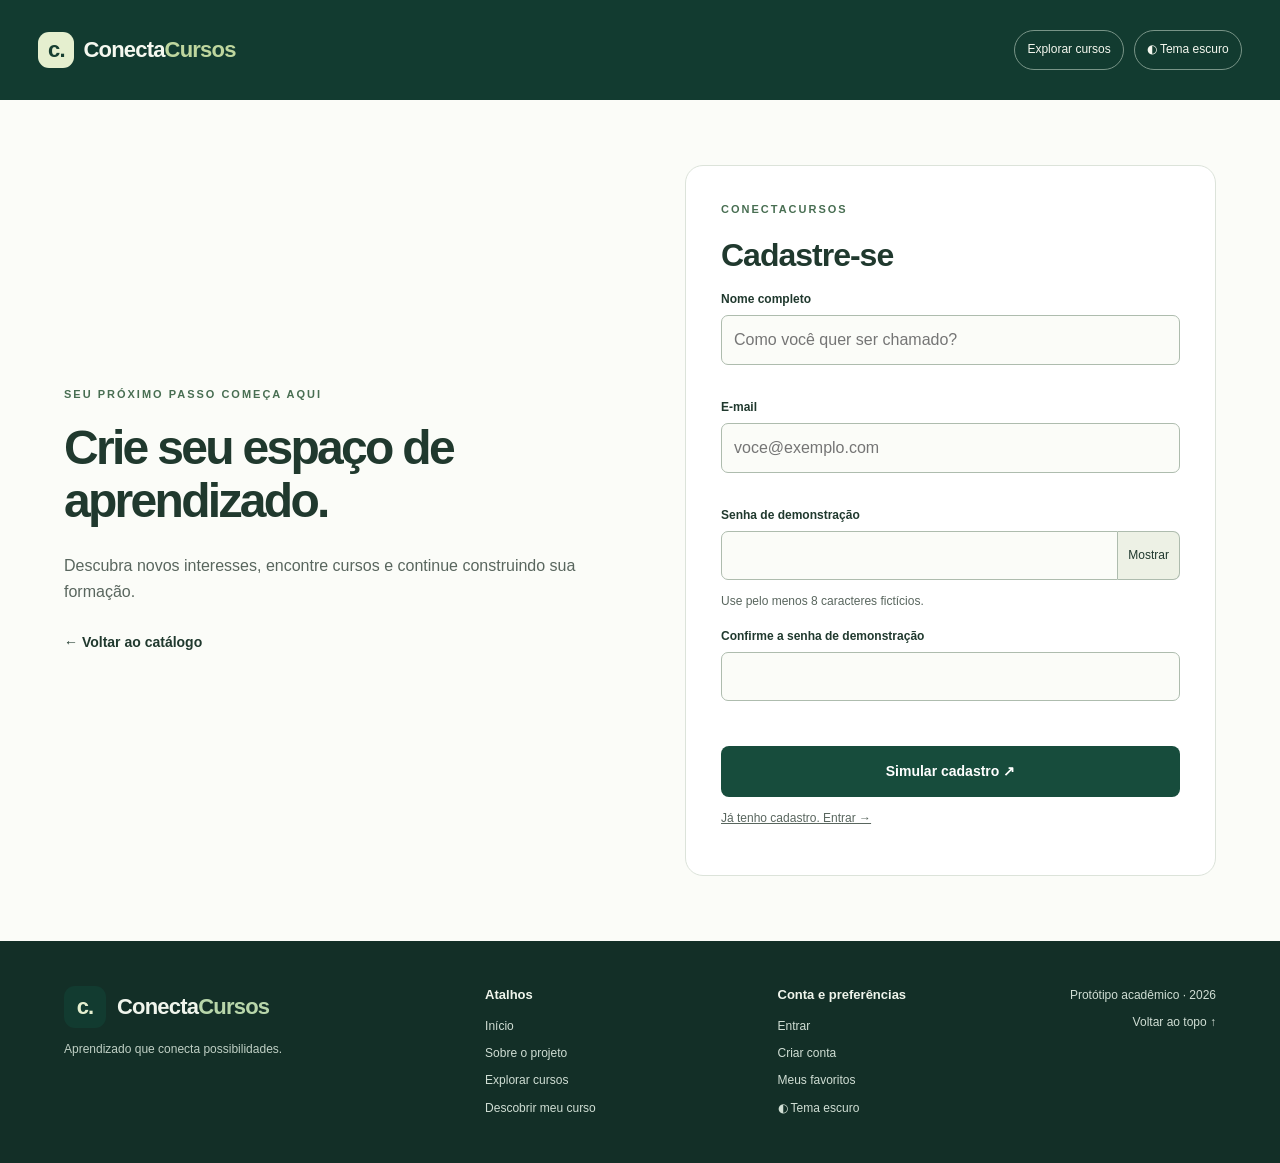
==== commit a97aa5e2: "mudanças gerais" ====
--- a/cadastro.html
+++ b/cadastro.html
@@ -12,7 +12,7 @@
 
 <body>
     <!-- Link de acessibilidade para leitores de tela pularem direto ao conteúdo -->
-    <a class="pular" href="#conteudo">Pular para o conteúdo</a>
+    <a class="pular" href="#conteudo"></a>
     
     <!-- Cabeçalho simplificado específico da página de cadastro/conta -->
     <div class="faixa-cabecalho">
@@ -57,14 +57,14 @@
                 <!-- Campo de senha com recurso para alternar visibilidade -->
                 <label for="senha">Senha de demonstração</label>
                 <div class="campo-senha">
-                    <input id="senha" name="senha" type="password" autocomplete="new-password" minlength="6" required aria-describedby="ajuda-senha">
+                    <input id="senha" name="senha" type="password" autocomplete="new-password" minlength="8" required aria-describedby="ajuda-senha">
                     <button type="button" id="mostrar-senha" aria-pressed="false" aria-label="Mostrar senha de demonstração">Mostrar</button>
                 </div>
-                <p class="ajuda" id="ajuda-senha">Use pelo menos 6 caracteres fictícios.</p>
+                <p class="ajuda" id="ajuda-senha">Use pelo menos 8 caracteres fictícios.</p>
                 
                 <!-- Campo para redigir a senha novamente e validar a correspondência -->
                 <label for="confirmar">Confirme a senha de demonstração</label>
-                <input id="confirmar" name="confirmar" type="password" autocomplete="new-password" minlength="6" required>
+                <input id="confirmar" name="confirmar" type="password" autocomplete="new-password" minlength="8" required>
                 
                 <!-- Elemento reservado para exibir mensagem de erro caso as senhas não coincidam -->
                 <p id="erro-confirmacao" class="erro" aria-live="polite"></p>
--- a/style.css
+++ b/style.css
@@ -401,20 +401,20 @@
 }
 
 .capa {
-    height: 180px;
+    height: 210px;
     display: flex;
     align-items: center;
     justify-content: center;
     position: relative;
     overflow: hidden;
-    background: var(--imagem);
+    background: white;
 }
 
 .imagem-curso {
     width: 100%;
     height: 100%;
     min-height: 160px;
-    background: var(--imagem);
+    background: white;
     color: var(--imagem-texto);
     display: flex;
     flex-direction: column;
@@ -429,6 +429,7 @@
     width: 100%;
     height: 100%;
     object-fit: cover;
+    object-position: center;
 }
 
 /* Botão de salvar/favoritar o curso no card */
@@ -1002,7 +1003,7 @@
     color: #ffa3ad;
 }
 
-[data-tema="escuro"] pular {
+[data-tema="escuro"] .pular {
     background: var(--painel);
 }
 
@@ -1191,4 +1192,45 @@
     html {
         scroll-behavior: auto;
     }
+}
+/* Imagens dentro dos detalhes dos cursos */
+#detalhe-imagem .imagem-curso {
+    width: 100%;
+    height: 100%;
+    min-height: 0;
+}
+
+#detalhe-imagem .imagem-curso img {
+    width: 100%;
+    height: 100%;
+    max-height: 100%;
+    object-fit: contain;
+}
+/* Link de acessibilidade: oculto até receber foco */
+
+.pular {
+    position: fixed;
+    left: -9999px;
+    top: 0;
+    z-index: 9999;
+}
+
+.pular:focus {
+    left: 12px;
+    top: 12px;
+    padding: 10px 16px;
+    background: var(--painel);
+    color: var(--texto);
+    border: 2px solid var(--verde);
+    border-radius: 8px;
+}
+
+/* Ajuste individual das imagens com margens internas */
+
+.capa .imagem-curso img[src$="nodejs.jpg"] {
+    transform: scale(1.45);
+}
+
+.capa .imagem-curso img[src$="admbancodedados.jpg"] {
+    transform: scale(1.20);
 }
